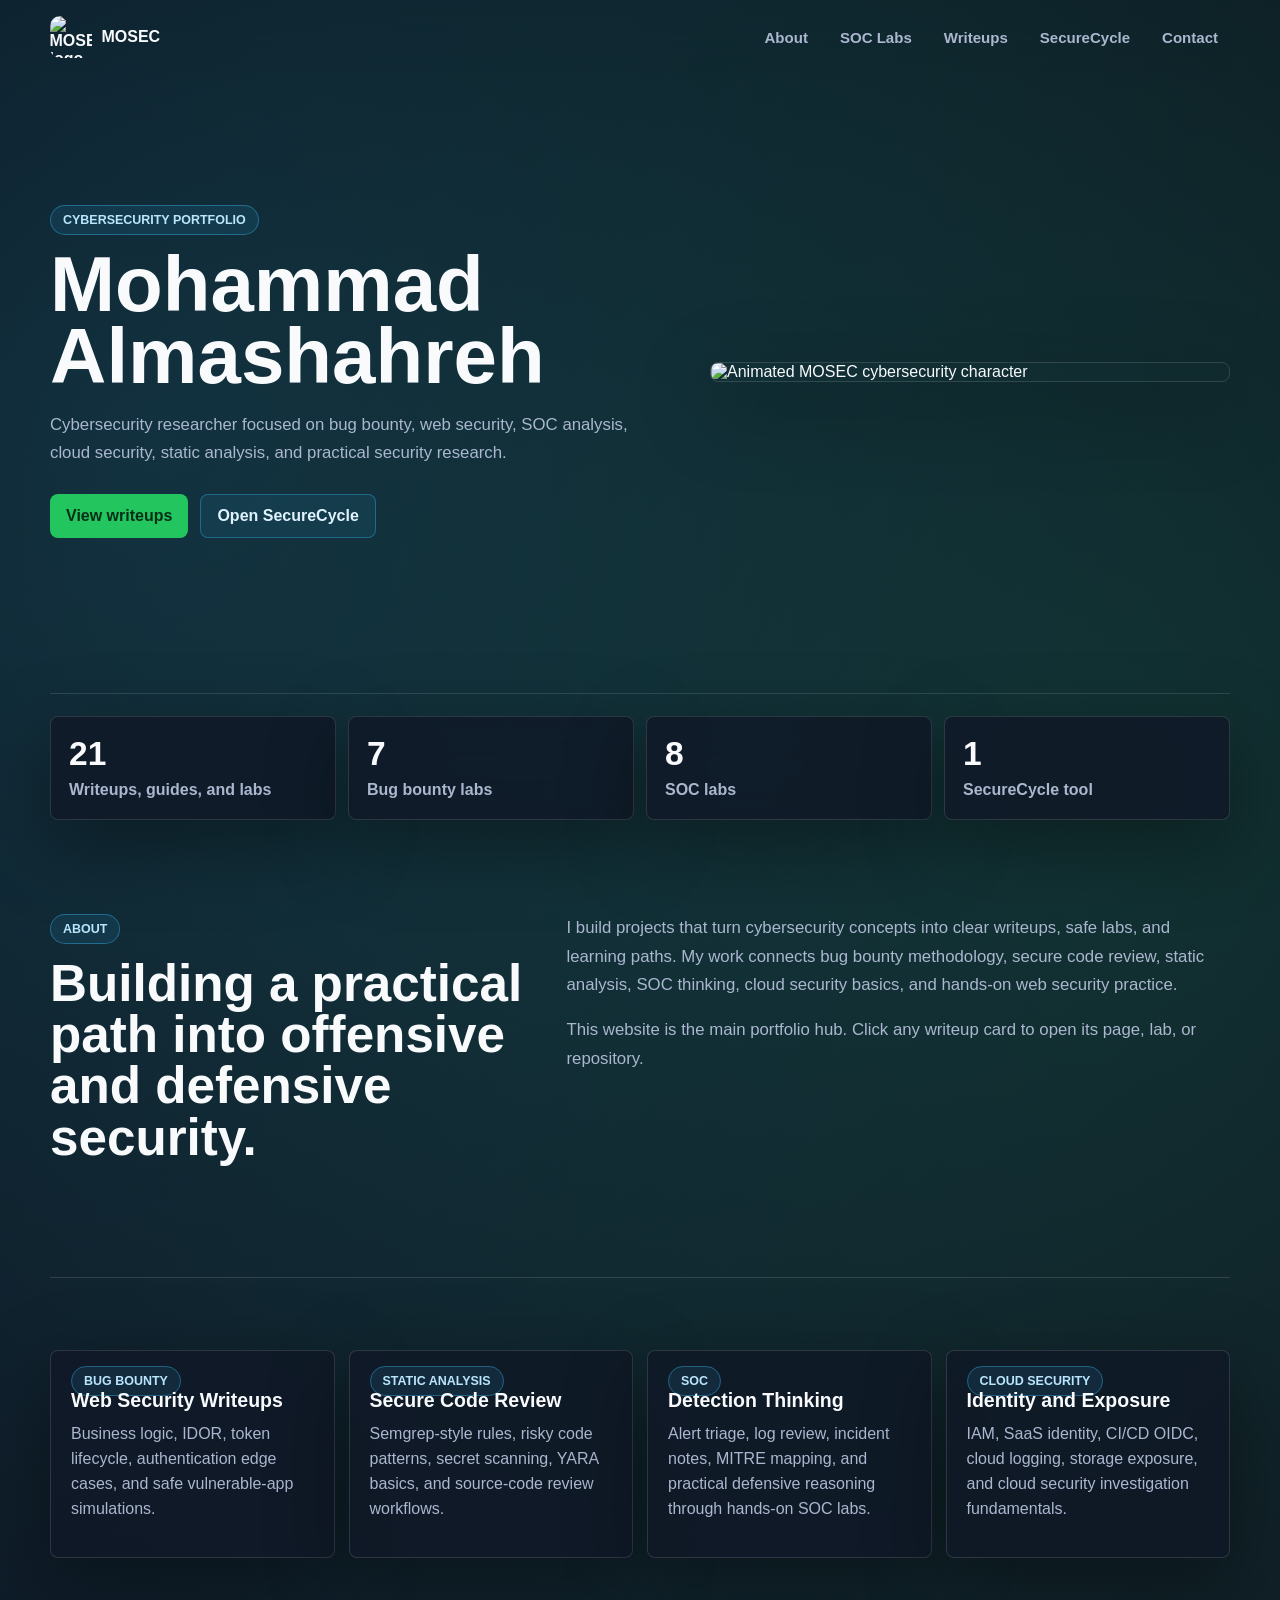
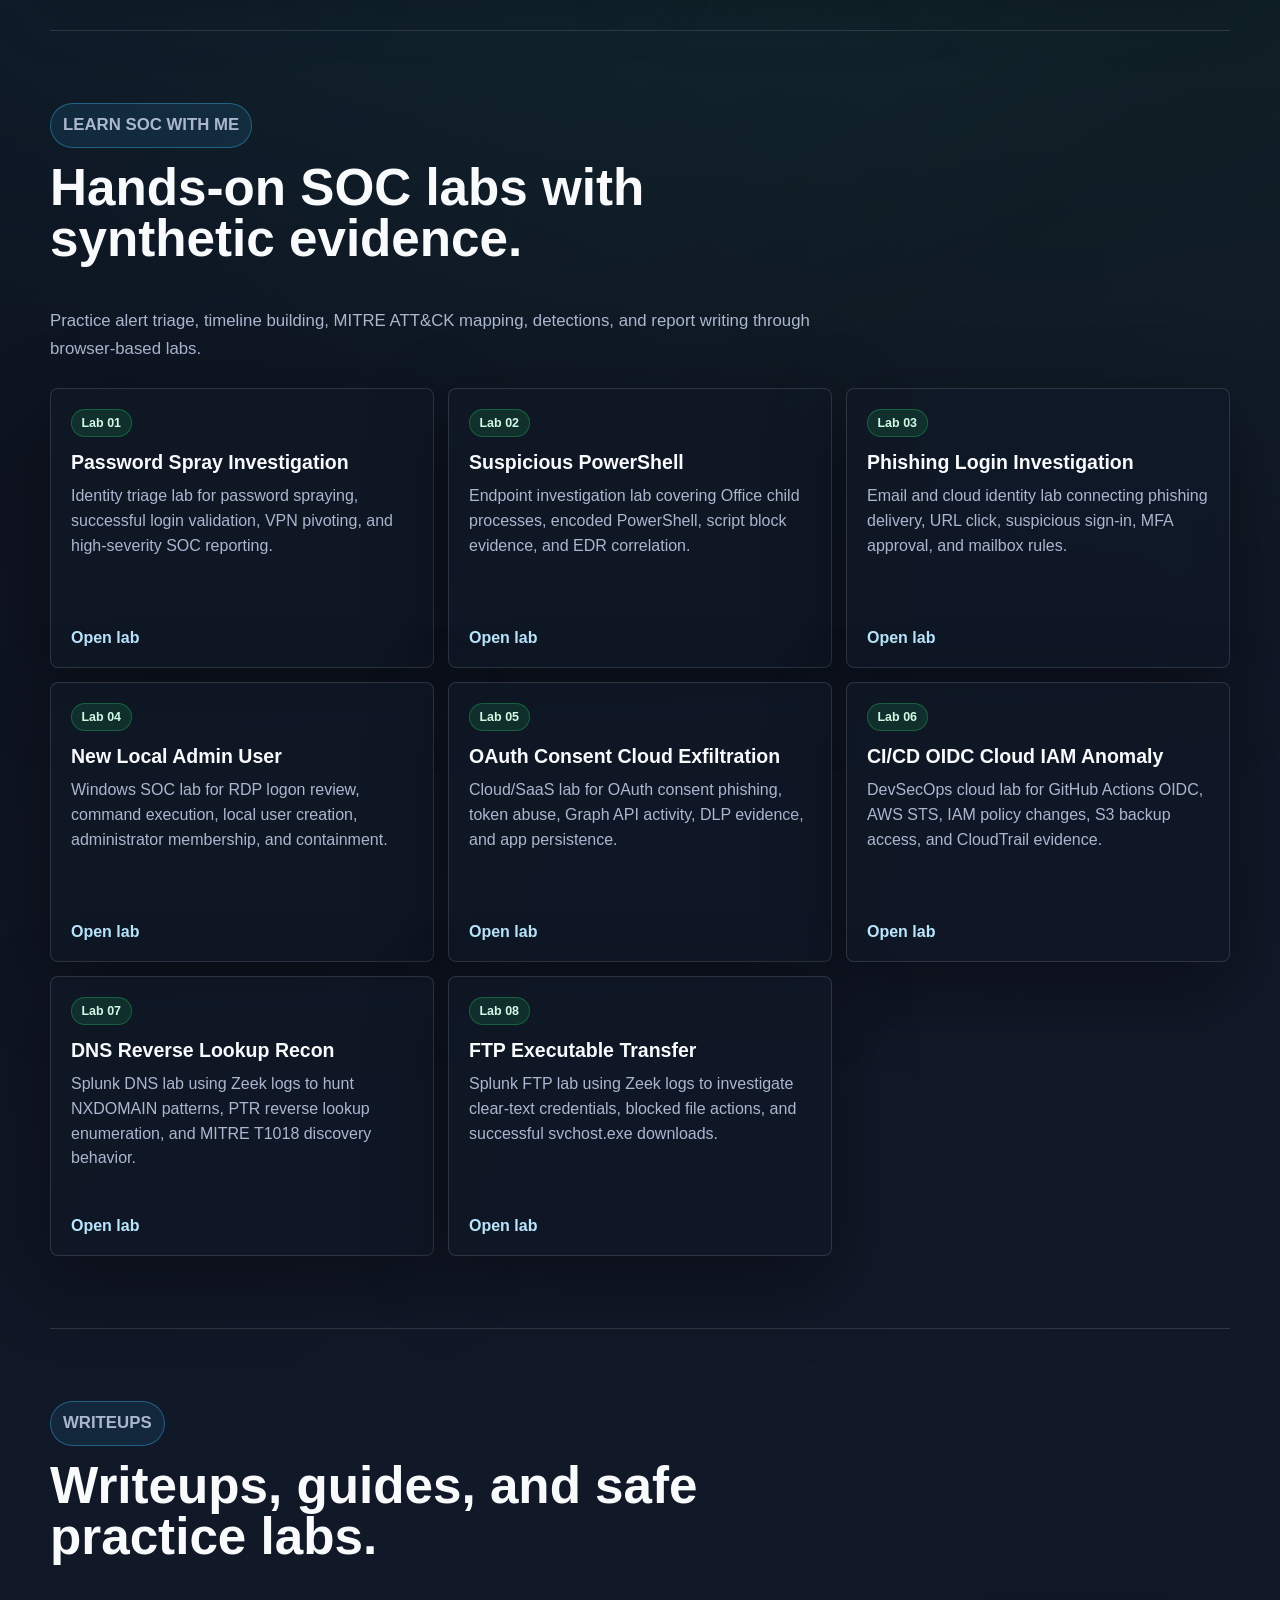
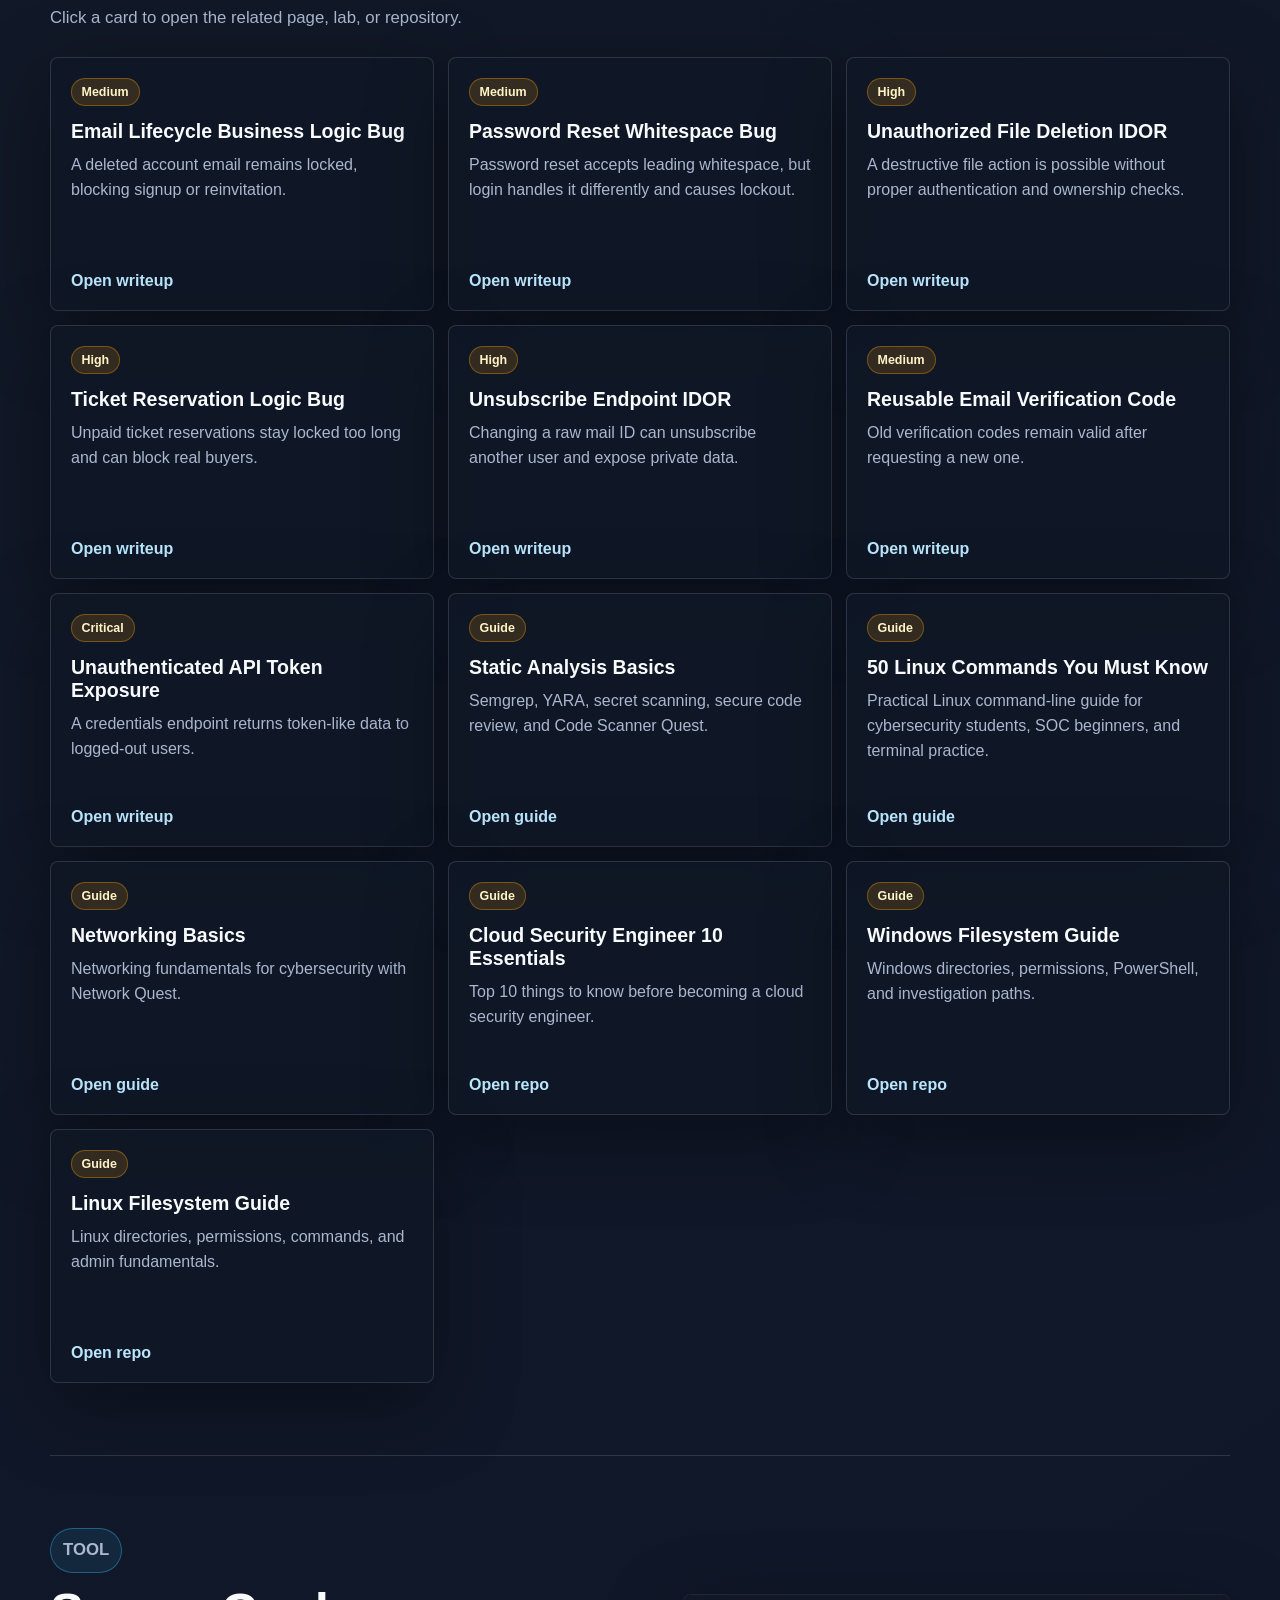
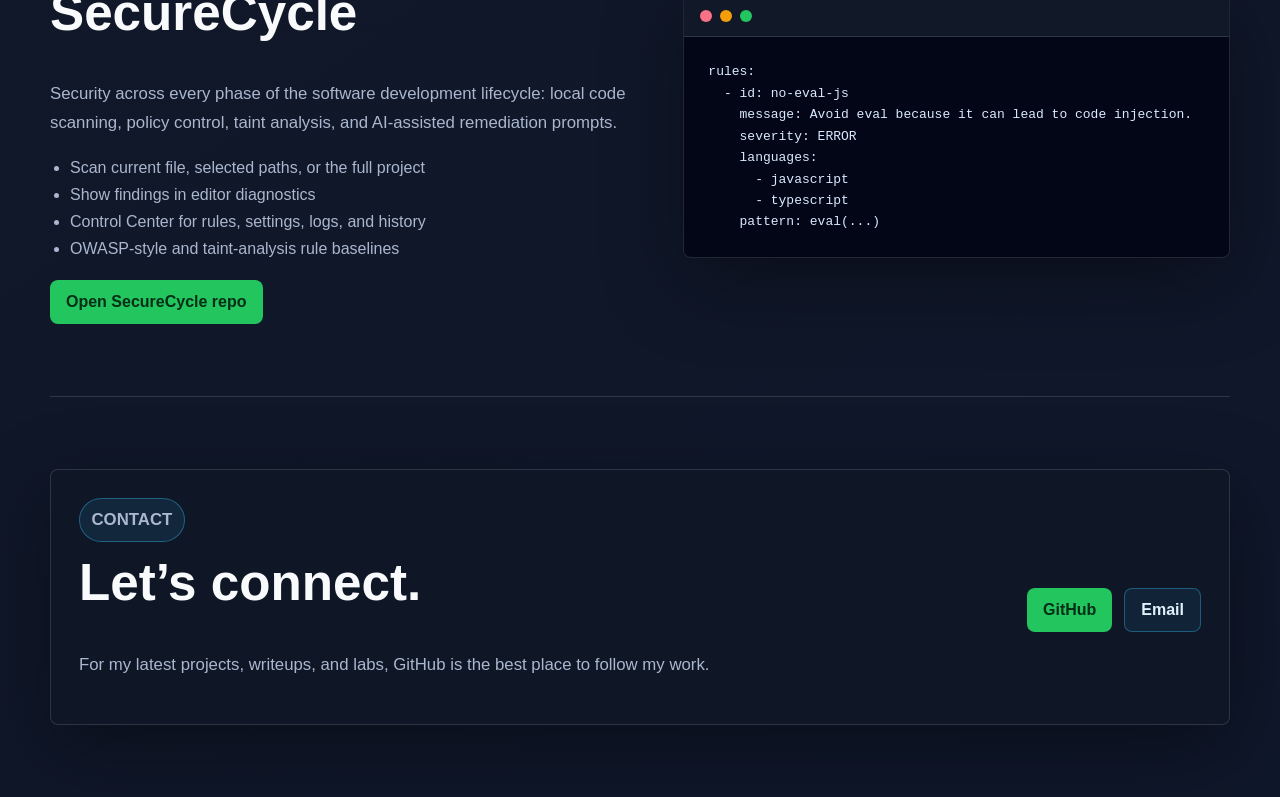
==== index.html @ e6154ca9 "Add FTP executable transfer SOC lab" ====
<!DOCTYPE html>
<html lang="en">
<head>
  <meta charset="UTF-8">
  <meta name="viewport" content="width=device-width, initial-scale=1.0">
  <meta name="description" content="Mohammad Almashahreh cybersecurity portfolio: bug bounty writeups, SecureCycle secure SDLC tool, SOC, cloud security, and security learning projects.">
  <title>Mohammad Almashahreh | Cybersecurity Portfolio</title>
  <link rel="icon" href="images/mosec-avatar.png" type="image/png">
  <link rel="stylesheet" href="style.css">
  <script src="app.js" defer></script>
</head>
<body>
  <header class="site-header">
    <a class="brand" href="#top" aria-label="Mohammad Almashahreh home">
      <img src="images/mosec-avatar.png" alt="MOSEC logo">
      <span>MOSEC</span>
    </a>
    <nav class="nav" aria-label="Main navigation">
      <a href="#about">About</a>
      <a href="#soc-labs">SOC Labs</a>
      <a href="#writeups">Writeups</a>
      <a href="#tools">SecureCycle</a>
      <a href="#contact">Contact</a>
    </nav>
  </header>

  <main id="top">
    <section class="hero">
      <div class="hero-copy">
        <p class="eyebrow">Cybersecurity Portfolio</p>
        <h1>Mohammad Almashahreh</h1>
        <p class="hero-text">
          Cybersecurity researcher focused on bug bounty, web security, SOC analysis, cloud security, static analysis, and practical security research.
        </p>
        <div class="hero-actions">
          <a class="button primary" href="#writeups">View writeups</a>
          <a class="button secondary" href="#tools">Open SecureCycle</a>
        </div>
      </div>
      <div class="hero-visual" aria-label="Animated MOSEC cybersecurity character">
        <img src="images/mosec-character.svg?v=animated" alt="Animated MOSEC cybersecurity character">
      </div>
    </section>

    <section class="stats" aria-label="Portfolio highlights">
      <article>
        <strong>21</strong>
        <span>Writeups, guides, and labs</span>
      </article>
      <article>
        <strong>7</strong>
        <span>Bug bounty labs</span>
      </article>
      <article>
        <strong>8</strong>
        <span>SOC labs</span>
      </article>
      <article>
        <strong>1</strong>
        <span>SecureCycle tool</span>
      </article>
    </section>

    <section id="about" class="section split">
      <div>
        <p class="section-kicker">About</p>
        <h2>Building a practical path into offensive and defensive security.</h2>
      </div>
      <div class="rich-text">
        <p>
          I build projects that turn cybersecurity concepts into clear writeups, safe labs, and learning paths. My work connects bug bounty methodology, secure code review, static analysis, SOC thinking, cloud security basics, and hands-on web security practice.
        </p>
        <p>
          This website is the main portfolio hub. Click any writeup card to open its page, lab, or repository.
        </p>
      </div>
    </section>

    <section class="section focus-grid" aria-label="Focus areas">
      <article>
        <span class="card-label">Bug Bounty</span>
        <h3>Web Security Writeups</h3>
        <p>Business logic, IDOR, token lifecycle, authentication edge cases, and safe vulnerable-app simulations.</p>
      </article>
      <article>
        <span class="card-label">Static Analysis</span>
        <h3>Secure Code Review</h3>
        <p>Semgrep-style rules, risky code patterns, secret scanning, YARA basics, and source-code review workflows.</p>
      </article>
      <article>
        <span class="card-label">SOC</span>
        <h3>Detection Thinking</h3>
        <p>Alert triage, log review, incident notes, MITRE mapping, and practical defensive reasoning through hands-on SOC labs.</p>
      </article>
      <article>
        <span class="card-label">Cloud Security</span>
        <h3>Identity and Exposure</h3>
        <p>IAM, SaaS identity, CI/CD OIDC, cloud logging, storage exposure, and cloud security investigation fundamentals.</p>
      </article>
    </section>

    <section id="soc-labs" class="section">
      <div class="section-heading">
        <p class="section-kicker">Learn SOC With Me</p>
        <h2>Hands-on SOC labs with synthetic evidence.</h2>
        <p>Practice alert triage, timeline building, MITRE ATT&CK mapping, detections, and report writing through browser-based labs.</p>
      </div>
      <div class="cards soc-lab-cards" id="socLabCards"></div>
    </section>

    <section id="writeups" class="section">
      <div class="section-heading">
        <p class="section-kicker">Writeups</p>
        <h2>Writeups, guides, and safe practice labs.</h2>
        <p>Click a card to open the related page, lab, or repository.</p>
      </div>
      <div class="cards" id="writeupCards"></div>
    </section>

    <section id="tools" class="section product-section">
      <div class="product-copy">
        <p class="section-kicker">Tool</p>
        <h2>SecureCycle</h2>
        <p>
          Security across every phase of the software development lifecycle: local code scanning, policy control, taint analysis, and AI-assisted remediation prompts.
        </p>
        <ul class="feature-list">
          <li>Scan current file, selected paths, or the full project</li>
          <li>Show findings in editor diagnostics</li>
          <li>Control Center for rules, settings, logs, and history</li>
          <li>OWASP-style and taint-analysis rule baselines</li>
        </ul>
        <a class="button primary" href="https://github.com/Mosec2525/securecycle" target="_blank" rel="noreferrer">Open SecureCycle repo</a>
      </div>
      <div class="code-panel" aria-label="SecureCycle example">
        <div class="code-bar"><span></span><span></span><span></span></div>
        <pre><code>rules:
  - id: no-eval-js
    message: Avoid eval because it can lead to code injection.
    severity: ERROR
    languages:
      - javascript
      - typescript
    pattern: eval(...)</code></pre>
      </div>
    </section>

    <section id="contact" class="section contact">
      <div>
        <p class="section-kicker">Contact</p>
        <h2>Let’s connect.</h2>
        <p>For my latest projects, writeups, and labs, GitHub is the best place to follow my work.</p>
      </div>
      <div class="contact-actions">
        <a class="button primary" href="https://github.com/Mosec2525" target="_blank" rel="noreferrer">GitHub</a>
        <a class="button secondary" href="mailto:mialmashahreh22@cit.just.edu.jo">Email</a>
      </div>
    </section>
  </main>
</body>
</html>
---- style.css ----
:root {
  color-scheme: dark;
  --bg: #080c14;
  --surface: #101827;
  --surface-2: #162033;
  --text: #f8fafc;
  --muted: #aab7cf;
  --line: rgba(255, 255, 255, 0.13);
  --cyan: #38bdf8;
  --green: #22c55e;
  --amber: #f59e0b;
  --violet: #a78bfa;
  --rose: #fb7185;
  --shadow: 0 24px 80px rgba(0, 0, 0, 0.38);
}

* {
  box-sizing: border-box;
}

html {
  scroll-behavior: smooth;
}

body {
  margin: 0;
  min-height: 100vh;
  font-family: Inter, Segoe UI, Arial, sans-serif;
  background:
    radial-gradient(circle at 12% 8%, rgba(56, 189, 248, 0.17), transparent 31%),
    radial-gradient(circle at 88% 14%, rgba(34, 197, 94, 0.13), transparent 30%),
    linear-gradient(145deg, #080c14 0%, #111827 50%, #0f172a 100%);
  color: var(--text);
}

a {
  color: inherit;
}

.site-header {
  position: sticky;
  top: 0;
  z-index: 10;
  display: flex;
  align-items: center;
  justify-content: space-between;
  gap: 20px;
  width: min(1180px, calc(100% - 32px));
  margin: 0 auto;
  padding: 16px 0;
  backdrop-filter: blur(18px);
}

.brand {
  display: inline-flex;
  align-items: center;
  gap: 10px;
  text-decoration: none;
  font-weight: 900;
  letter-spacing: 0;
}

.brand img {
  width: 42px;
  height: 42px;
  border-radius: 10px;
}

.nav {
  display: flex;
  flex-wrap: wrap;
  justify-content: flex-end;
  gap: 8px;
}

.nav a {
  padding: 9px 11px;
  border: 1px solid transparent;
  border-radius: 8px;
  color: var(--muted);
  text-decoration: none;
  font-size: 0.94rem;
  font-weight: 800;
}

.nav a:hover {
  color: var(--text);
  border-color: var(--line);
  background: rgba(255, 255, 255, 0.05);
}

main {
  width: min(1180px, calc(100% - 32px));
  margin: 0 auto;
}

.hero {
  min-height: min(620px, calc(100vh - 82px));
  display: grid;
  grid-template-columns: minmax(0, 1fr) minmax(300px, 520px);
  gap: 56px;
  align-items: center;
  padding: 34px 0 58px;
  border-bottom: 1px solid var(--line);
}

.hero-copy {
  max-width: 660px;
  min-width: 0;
  position: relative;
  z-index: 1;
}

.eyebrow,
.section-kicker,
.card-label {
  width: fit-content;
  margin: 0 0 14px;
  padding: 7px 12px;
  border: 1px solid rgba(56, 189, 248, 0.38);
  border-radius: 999px;
  color: #bae6fd;
  background: rgba(56, 189, 248, 0.1);
  font-size: 0.78rem;
  font-weight: 900;
  text-transform: uppercase;
}

h1,
h2,
h3,
p {
  margin-top: 0;
}

h1 {
  margin-bottom: 18px;
  font-size: clamp(3.1rem, 6.1vw, 5.9rem);
  line-height: 0.92;
  letter-spacing: 0;
}

h2 {
  font-size: clamp(2rem, 4vw, 3.45rem);
  line-height: 1;
  letter-spacing: 0;
}

h3 {
  margin-bottom: 10px;
  font-size: 1.22rem;
}

.hero-text,
.section-heading p,
.rich-text p,
.product-copy p,
.contact p {
  color: var(--muted);
  line-height: 1.7;
  font-size: 1.05rem;
}

.hero-actions,
.contact-actions {
  display: flex;
  flex-wrap: wrap;
  gap: 12px;
  margin-top: 26px;
}

.button {
  min-height: 44px;
  display: inline-flex;
  align-items: center;
  justify-content: center;
  padding: 11px 16px;
  border-radius: 8px;
  text-decoration: none;
  font-weight: 900;
}

.button.primary {
  color: #052e16;
  background: var(--green);
}

.button.secondary {
  color: #e0f2fe;
  border: 1px solid rgba(56, 189, 248, 0.35);
  background: rgba(56, 189, 248, 0.08);
}

.hero-visual {
  min-width: 0;
  min-height: 360px;
  display: grid;
  place-items: center;
}

.hero-visual img {
  display: block;
  width: min(100%, 520px);
  max-width: 520px;
  border: 1px solid var(--line);
  border-radius: 8px;
  box-shadow: var(--shadow);
}

.stats {
  display: grid;
  grid-template-columns: repeat(4, minmax(0, 1fr));
  gap: 12px;
  padding: 22px 0;
}

.stats article,
.focus-grid article,
.card,
.code-panel,
.timeline article,
.contact,
.fallback-page {
  border: 1px solid var(--line);
  border-radius: 8px;
  background: rgba(16, 24, 39, 0.84);
  box-shadow: var(--shadow);
  backdrop-filter: blur(18px);
}

.stats article {
  min-height: 104px;
  padding: 18px;
}

.stats strong {
  display: block;
  margin-bottom: 8px;
  font-size: 2.1rem;
}

.stats span {
  color: var(--muted);
  font-weight: 800;
}

.section {
  padding: 72px 0;
  border-bottom: 1px solid var(--line);
}

.split {
  display: grid;
  grid-template-columns: minmax(0, 0.84fr) minmax(0, 1.16fr);
  gap: 36px;
}

.focus-grid,
.cards {
  display: grid;
  grid-template-columns: repeat(4, minmax(0, 1fr));
  gap: 14px;
}

.focus-grid article,
.card {
  padding: 20px;
}

.focus-grid p,
.card p,
.timeline p {
  color: var(--muted);
  line-height: 1.55;
}

.section-heading {
  max-width: 780px;
  margin-bottom: 24px;
}

.cards {
  grid-template-columns: repeat(3, minmax(0, 1fr));
}

.card {
  min-height: 254px;
  display: flex;
  flex-direction: column;
}

.project-card {
  color: inherit;
  text-decoration: none;
  transition: border-color 160ms ease, transform 160ms ease, background 160ms ease;
}

.project-card:hover,
.project-card:focus-visible {
  border-color: rgba(56, 189, 248, 0.55);
  background: rgba(16, 24, 39, 0.96);
  transform: translateY(-3px);
}

.card .tag {
  width: fit-content;
  margin-bottom: 14px;
  padding: 6px 10px;
  border-radius: 999px;
  color: #052e16;
  background: var(--green);
  font-size: 0.78rem;
  font-weight: 900;
}

.card .severity {
  color: #fef3c7;
  background: rgba(245, 158, 11, 0.16);
  border: 1px solid rgba(245, 158, 11, 0.36);
}

.soc-lab-cards .card {
  min-height: 280px;
}

.soc-lab-cards .severity {
  color: #d1fae5;
  background: rgba(34, 197, 94, 0.14);
  border-color: rgba(34, 197, 94, 0.34);
}

.card-links {
  display: flex;
  flex-wrap: wrap;
  gap: 9px;
  margin-top: auto;
  padding-top: 18px;
}

.card-links a {
  padding: 8px 10px;
  border-radius: 8px;
  color: #e0f2fe;
  border: 1px solid rgba(56, 189, 248, 0.3);
  text-decoration: none;
  font-weight: 900;
  font-size: 0.9rem;
}

.open-link {
  width: fit-content;
  margin-top: auto;
  padding-top: 18px;
  color: #bae6fd;
  font-weight: 900;
}

.product-section {
  display: grid;
  grid-template-columns: minmax(0, 1fr) minmax(360px, 0.9fr);
  gap: 26px;
  align-items: center;
}

.feature-list {
  display: grid;
  gap: 9px;
  margin: 22px 0;
  padding-left: 20px;
  color: var(--muted);
}

.code-panel {
  overflow: hidden;
  background: #020617;
}

.code-bar {
  height: 42px;
  display: flex;
  align-items: center;
  gap: 8px;
  padding: 0 16px;
  background: #111827;
  border-bottom: 1px solid var(--line);
}

.code-bar span {
  width: 12px;
  height: 12px;
  border-radius: 50%;
}

.code-bar span:nth-child(1) {
  background: var(--rose);
}

.code-bar span:nth-child(2) {
  background: var(--amber);
}

.code-bar span:nth-child(3) {
  background: var(--green);
}

pre {
  margin: 0;
  padding: 24px;
  overflow-x: auto;
  color: #dbeafe;
  line-height: 1.65;
}

.tool-cards .card {
  min-height: 220px;
}

.roadmap {
  display: grid;
  grid-template-columns: minmax(0, 0.7fr) minmax(0, 1.3fr);
  gap: 26px;
}

.timeline {
  display: grid;
  gap: 14px;
}

.timeline article {
  padding: 18px;
}

.timeline span {
  display: inline-flex;
  margin-bottom: 10px;
  color: var(--cyan);
  font-weight: 900;
}

.contact {
  display: grid;
  grid-template-columns: minmax(0, 1fr) auto;
  gap: 22px;
  align-items: center;
  margin: 72px 0;
  padding: 28px;
}

.fallback-page {
  width: min(720px, calc(100% - 32px));
  margin: 80px auto;
  padding: 28px;
}

@media (max-width: 980px) {
  .hero,
  .split,
  .product-section,
  .roadmap,
  .contact {
    grid-template-columns: 1fr;
  }

  .stats,
  .focus-grid,
  .cards {
    grid-template-columns: repeat(2, minmax(0, 1fr));
  }

  .hero {
    min-height: auto;
  }
}

@media (max-width: 640px) {
  .site-header {
    position: static;
    align-items: flex-start;
    flex-direction: column;
  }

  main,
  .site-header {
    width: min(100% - 20px, 1180px);
  }

  h1 {
    font-size: 3rem;
  }

  .stats,
  .focus-grid,
  .cards {
    grid-template-columns: 1fr;
  }

  .hero-visual {
    min-height: auto;
  }
}
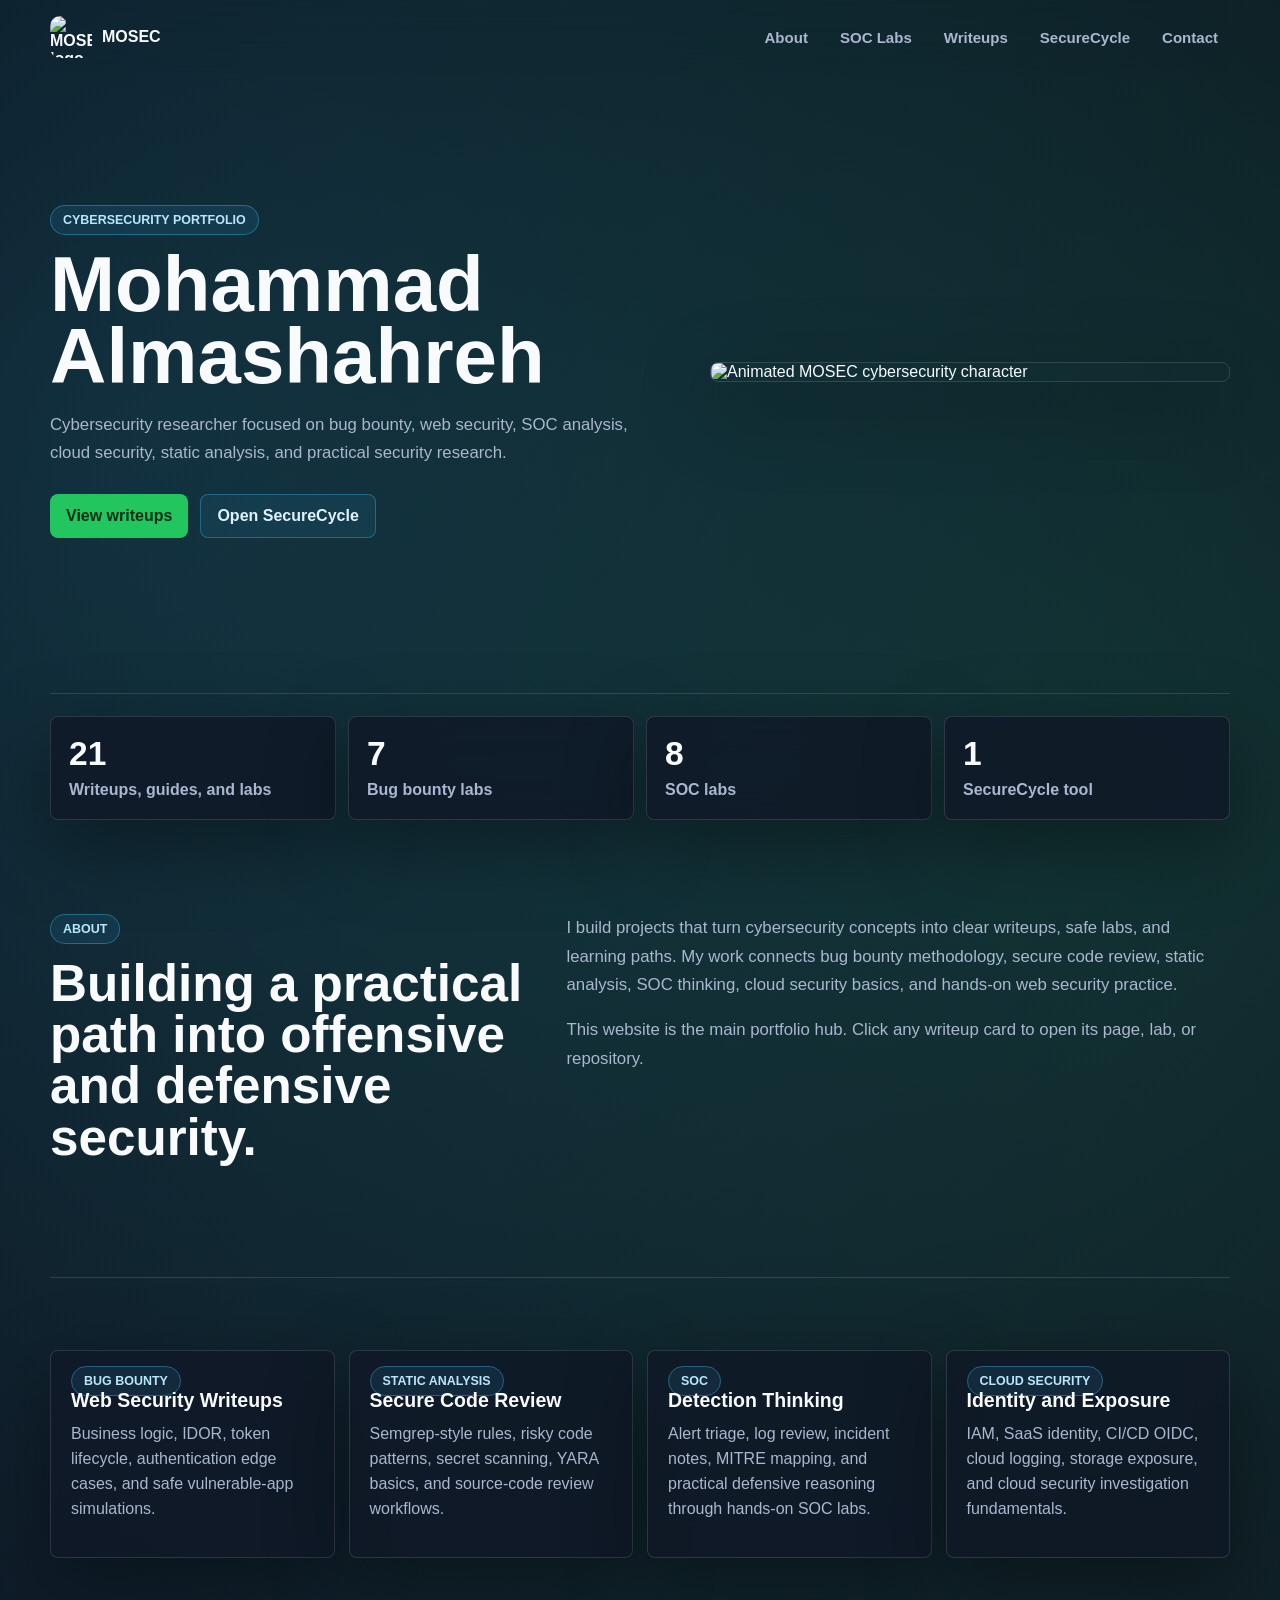
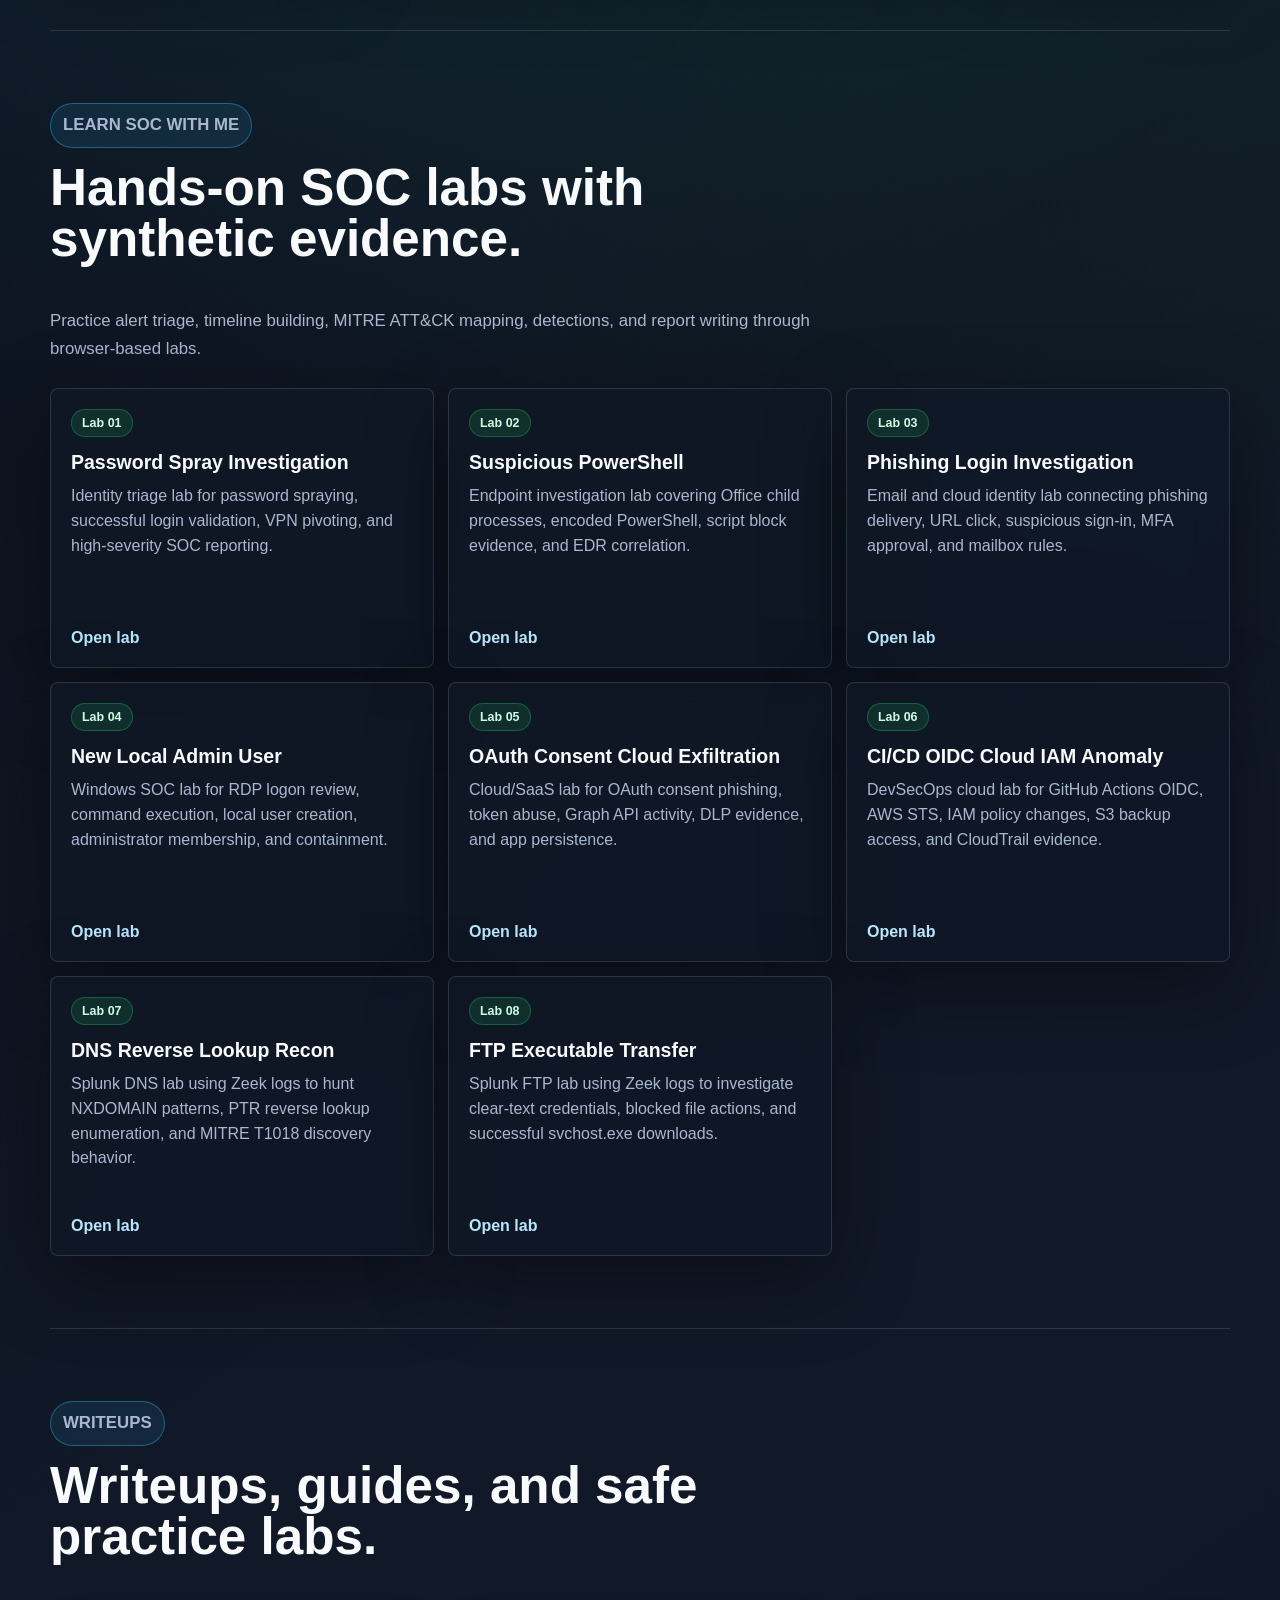
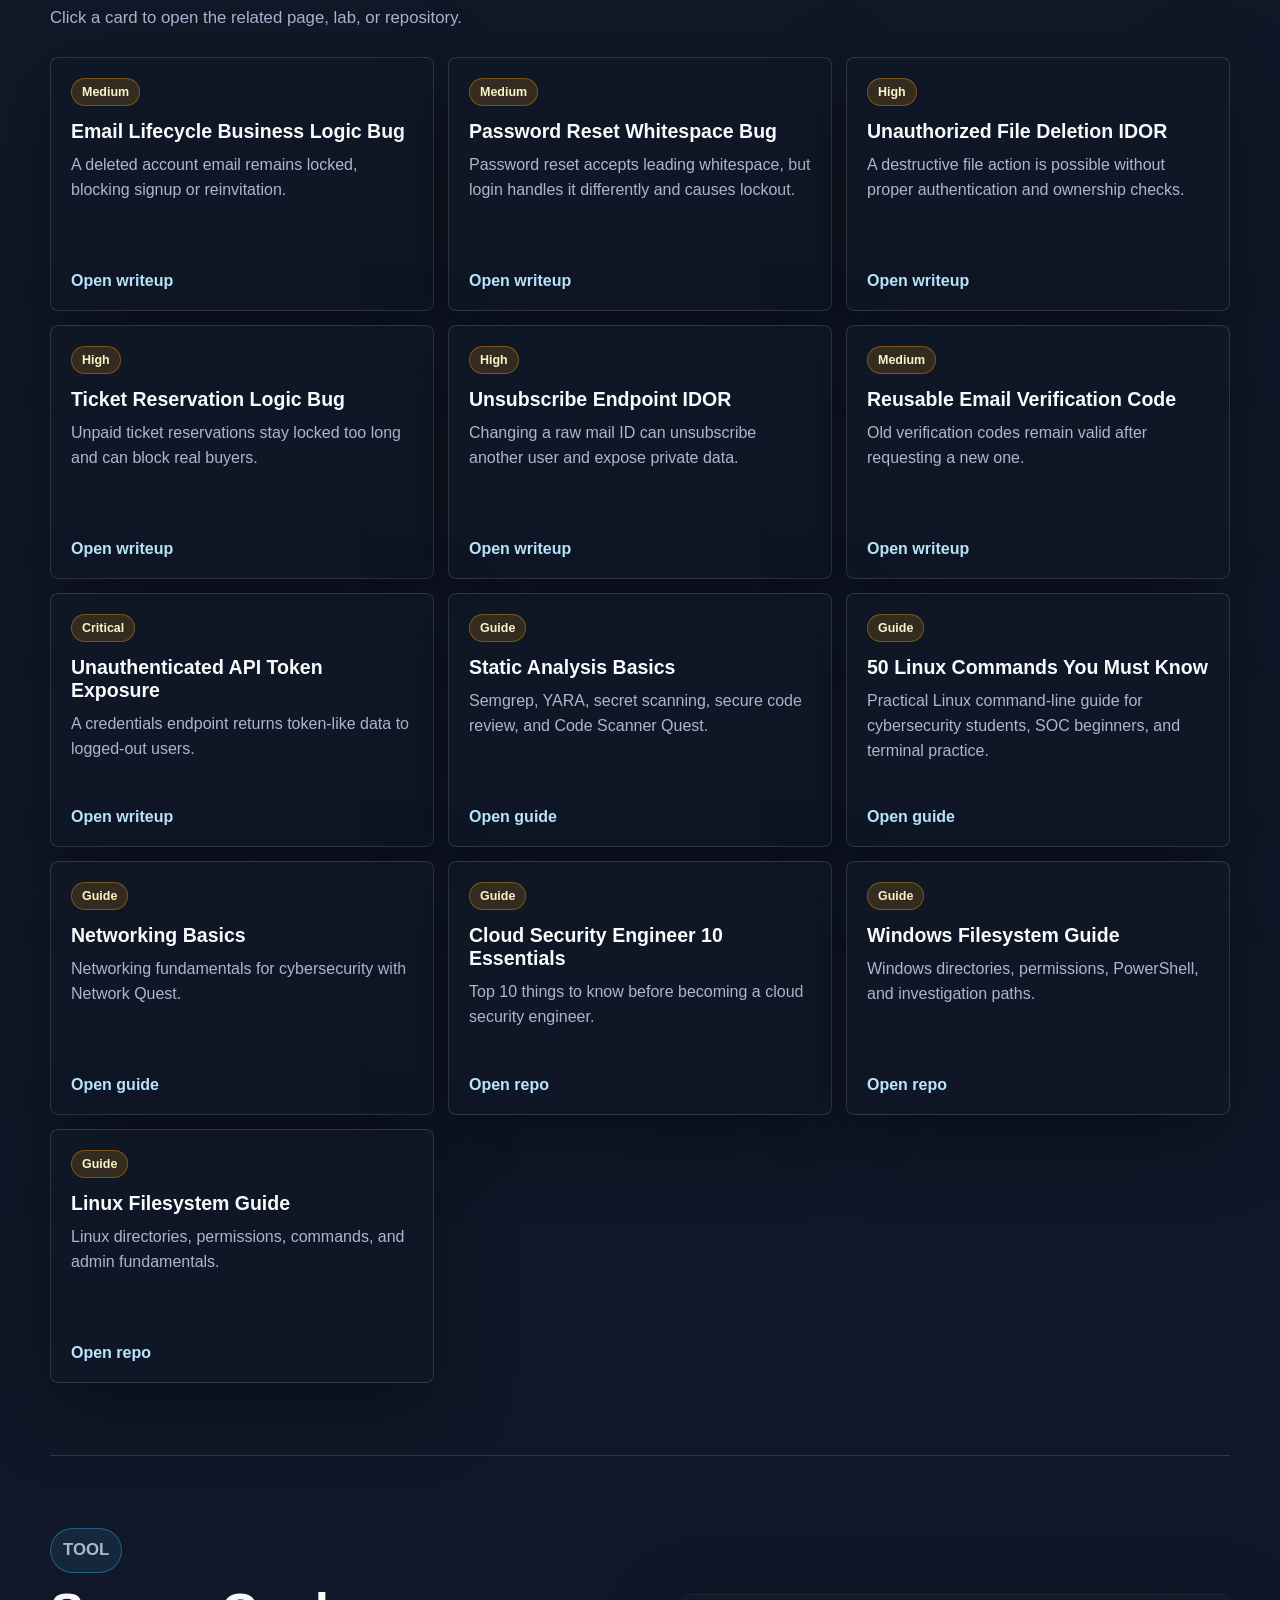
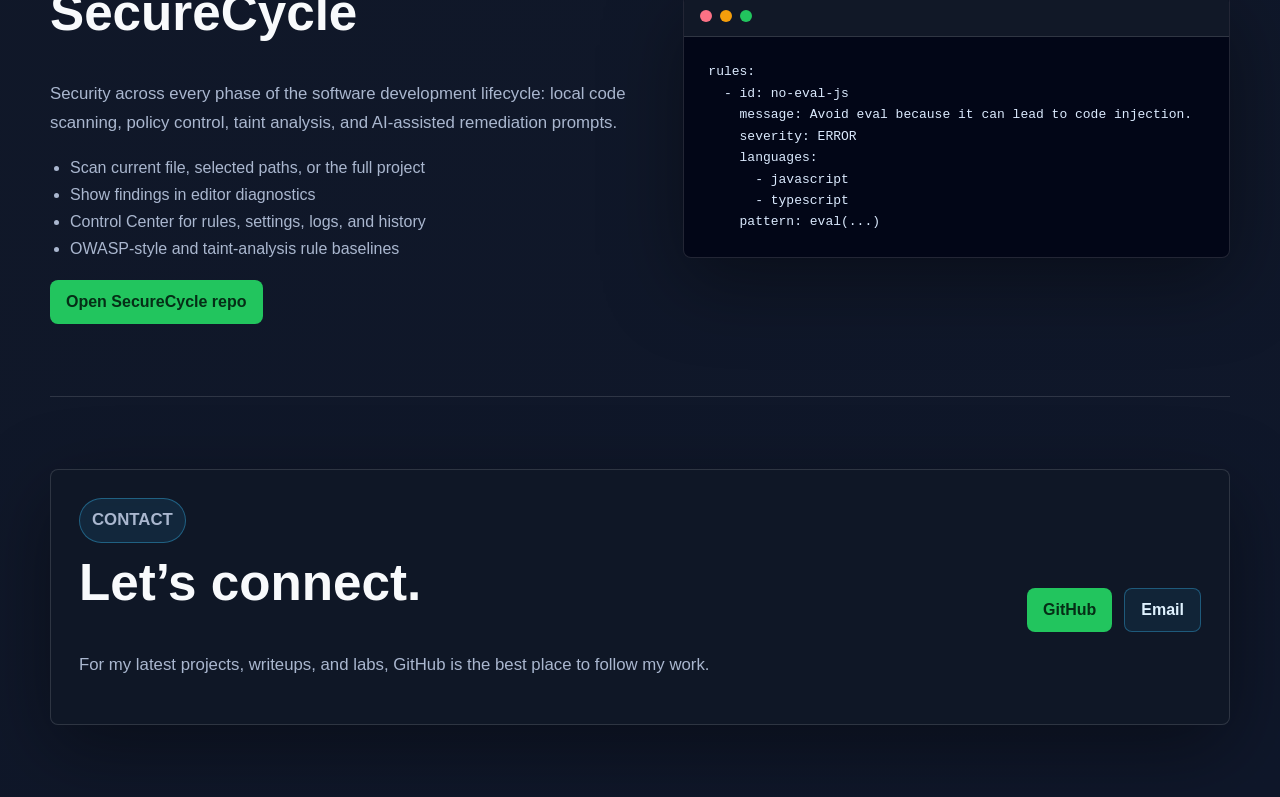
==== commit e04e3291: "Update portfolio contact email" ====
--- a/index.html
+++ b/index.html
@@ -153,7 +153,7 @@
       </div>
       <div class="contact-actions">
         <a class="button primary" href="https://github.com/Mosec2525" target="_blank" rel="noreferrer">GitHub</a>
-        <a class="button secondary" href="mailto:mialmashahreh22@cit.just.edu.jo">Email</a>
+        <a class="button secondary" href="mailto:momashahra22@gmail.com">Email</a>
       </div>
     </section>
   </main>
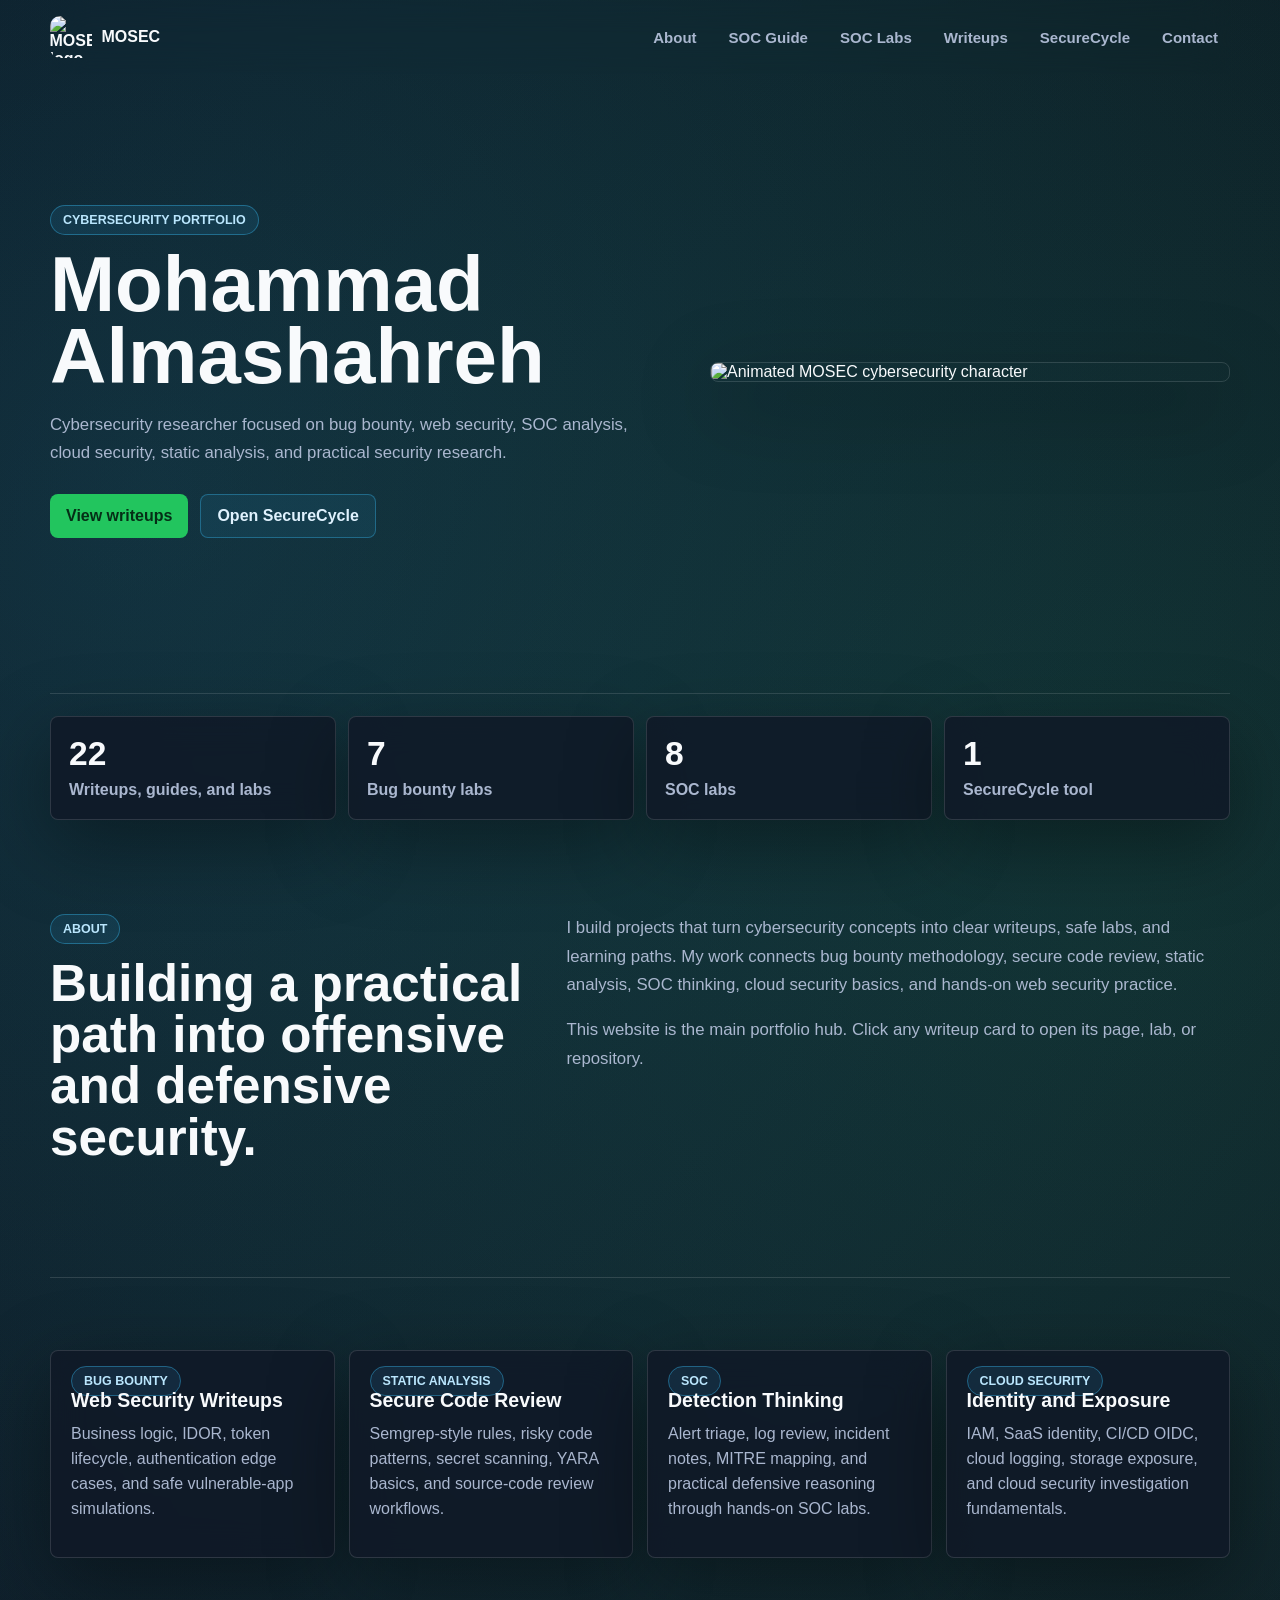
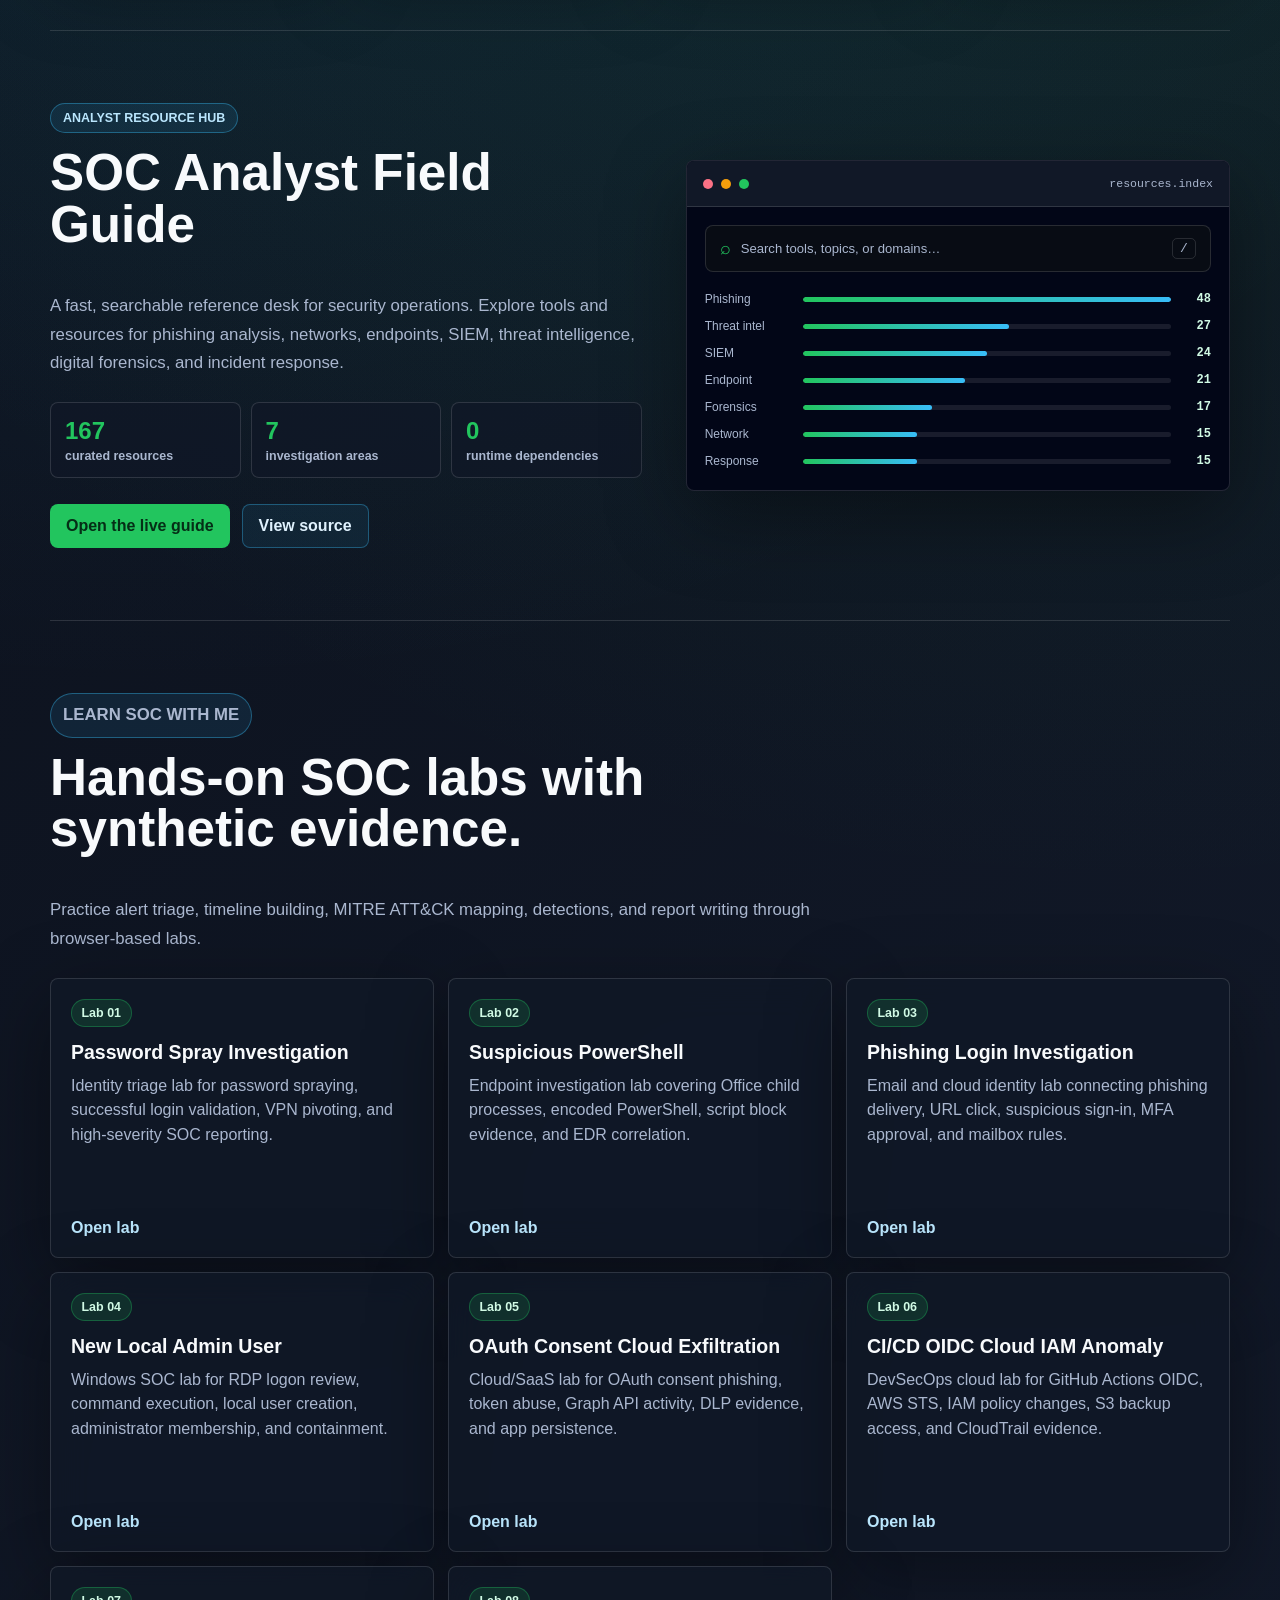
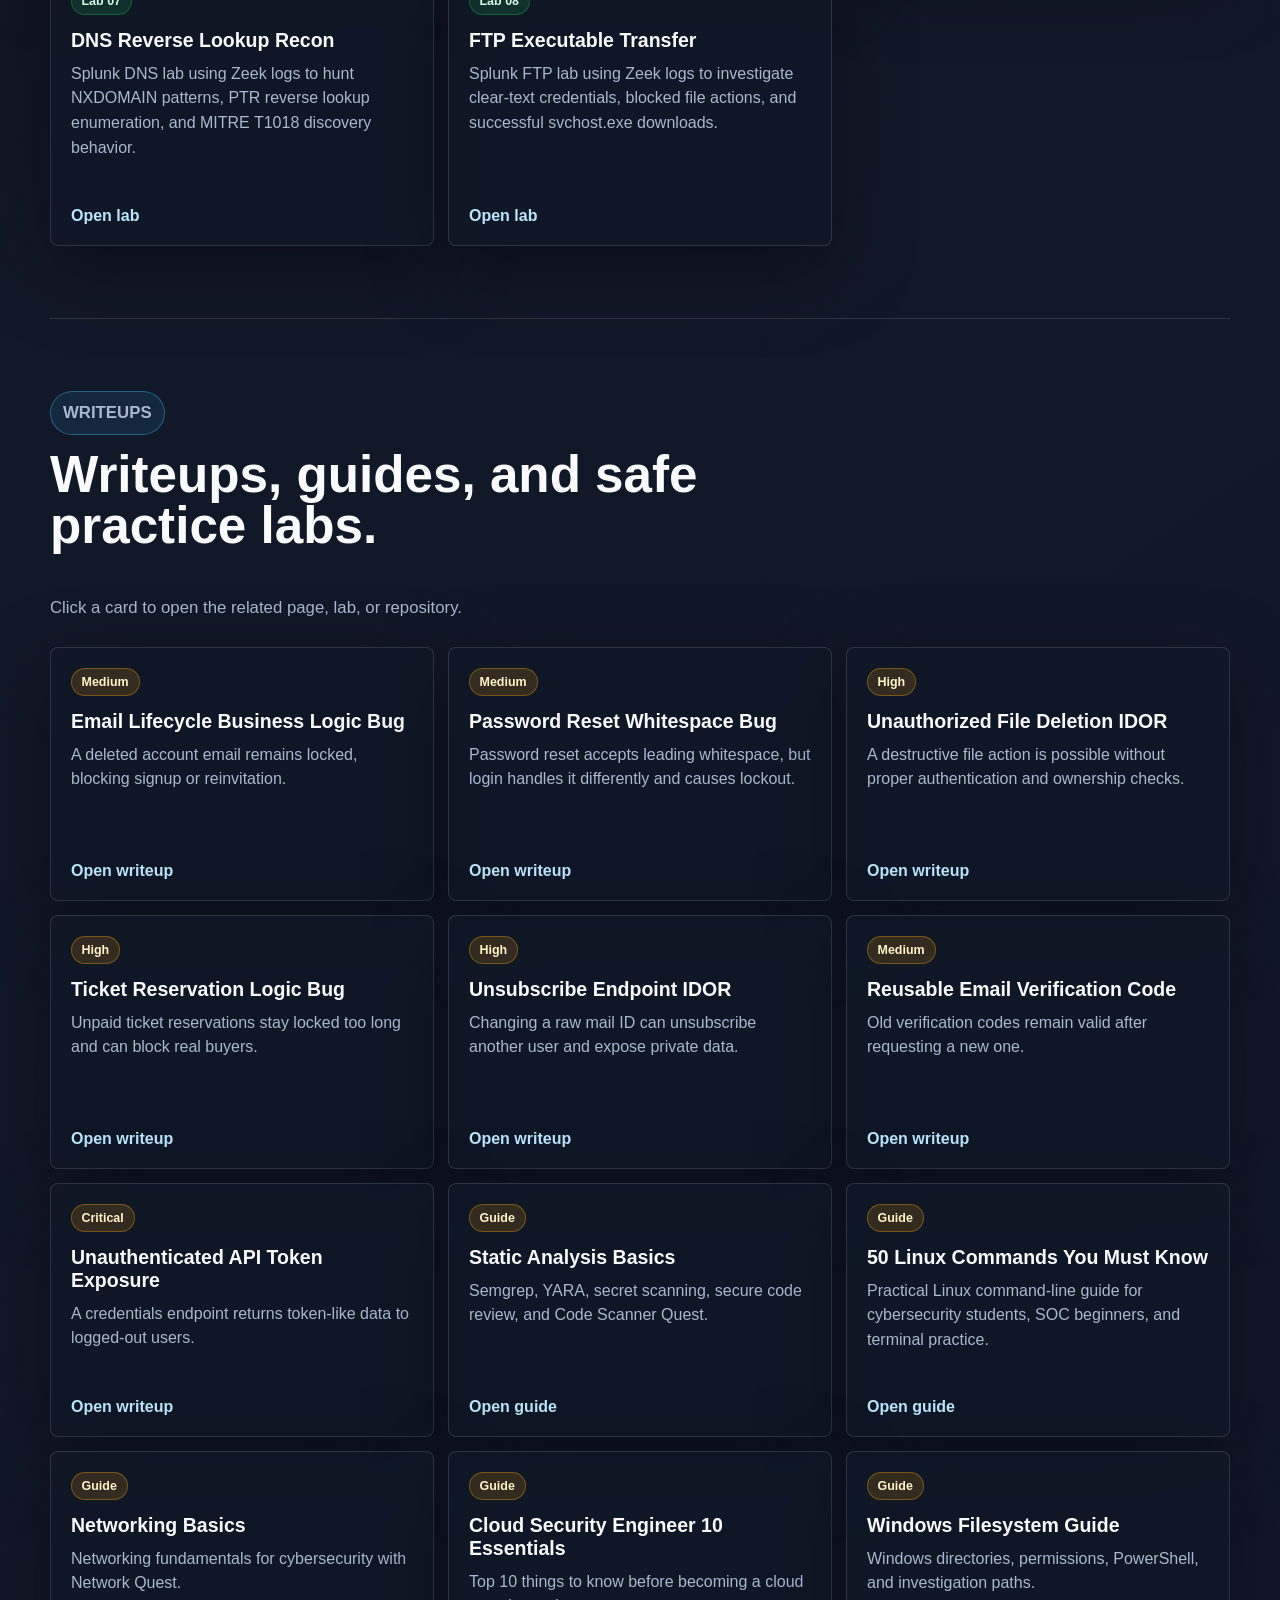
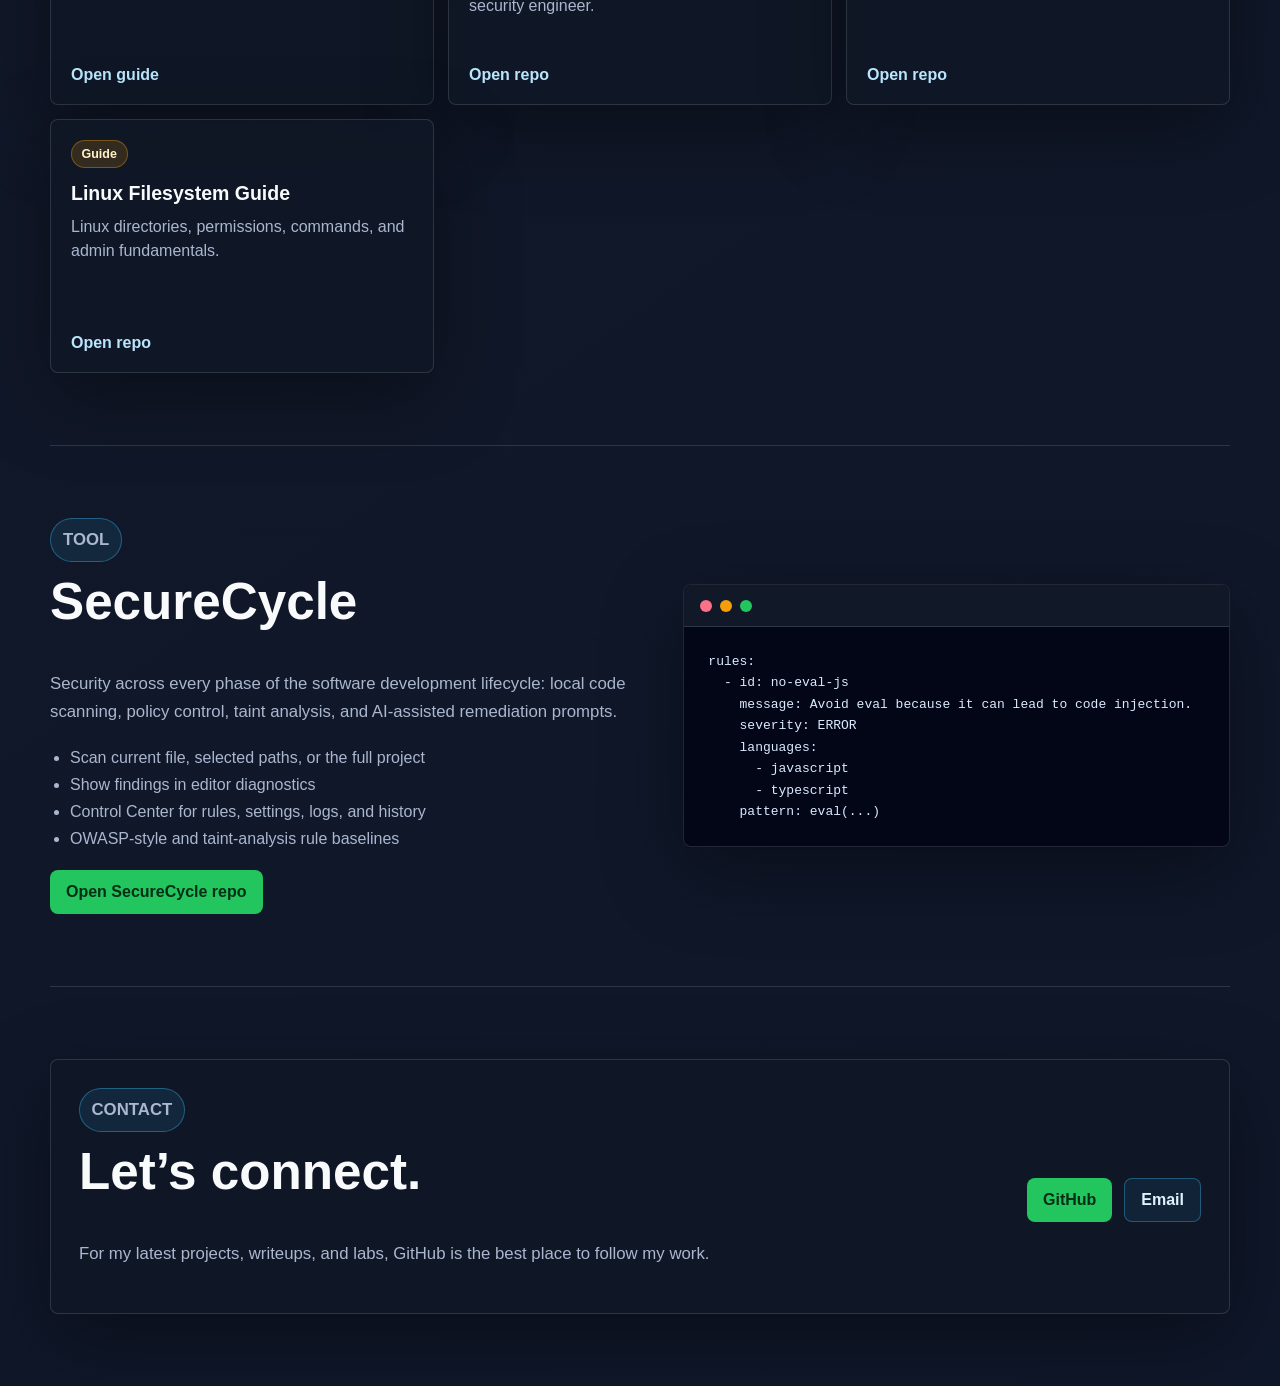
==== commit 33addb6b: "Add SOC analyst field guide" ====
--- a/index.html
+++ b/index.html
@@ -17,6 +17,7 @@
     </a>
     <nav class="nav" aria-label="Main navigation">
       <a href="#about">About</a>
+      <a href="#soc-guide">SOC Guide</a>
       <a href="#soc-labs">SOC Labs</a>
       <a href="#writeups">Writeups</a>
       <a href="#tools">SecureCycle</a>
@@ -44,7 +45,7 @@
 
     <section class="stats" aria-label="Portfolio highlights">
       <article>
-        <strong>21</strong>
+        <strong>22</strong>
         <span>Writeups, guides, and labs</span>
       </article>
       <article>
@@ -97,6 +98,42 @@
         <h3>Identity and Exposure</h3>
         <p>IAM, SaaS identity, CI/CD OIDC, cloud logging, storage exposure, and cloud security investigation fundamentals.</p>
       </article>
+    </section>
+
+    <section id="soc-guide" class="section guide-feature">
+      <div class="guide-copy">
+        <p class="section-kicker">Analyst resource hub</p>
+        <h2>SOC Analyst Field Guide</h2>
+        <p>
+          A fast, searchable reference desk for security operations. Explore tools and resources for phishing analysis, networks, endpoints, SIEM, threat intelligence, digital forensics, and incident response.
+        </p>
+        <div class="guide-metrics" aria-label="SOC Guide highlights">
+          <span><strong>167</strong> curated resources</span>
+          <span><strong>7</strong> investigation areas</span>
+          <span><strong>0</strong> runtime dependencies</span>
+        </div>
+        <div class="hero-actions">
+          <a class="button primary" href="https://mosec2525.github.io/soc-analyst-field-guide/" target="_blank" rel="noopener noreferrer">Open the live guide</a>
+          <a class="button secondary" href="https://github.com/Mosec2525/soc-analyst-field-guide" target="_blank" rel="noopener noreferrer">View source</a>
+        </div>
+      </div>
+
+      <div class="guide-console" aria-label="SOC Guide category preview">
+        <div class="guide-console-bar">
+          <span></span><span></span><span></span>
+          <code>resources.index</code>
+        </div>
+        <div class="guide-search"><span aria-hidden="true">⌕</span> Search tools, topics, or domains… <kbd>/</kbd></div>
+        <div class="guide-index">
+          <div class="guide-row"><span>Phishing</span><i style="--fill: 100%"></i><strong>48</strong></div>
+          <div class="guide-row"><span>Threat intel</span><i style="--fill: 56%"></i><strong>27</strong></div>
+          <div class="guide-row"><span>SIEM</span><i style="--fill: 50%"></i><strong>24</strong></div>
+          <div class="guide-row"><span>Endpoint</span><i style="--fill: 44%"></i><strong>21</strong></div>
+          <div class="guide-row"><span>Forensics</span><i style="--fill: 35%"></i><strong>17</strong></div>
+          <div class="guide-row"><span>Network</span><i style="--fill: 31%"></i><strong>15</strong></div>
+          <div class="guide-row"><span>Response</span><i style="--fill: 31%"></i><strong>15</strong></div>
+        </div>
+      </div>
     </section>
 
     <section id="soc-labs" class="section">
--- a/style.css
+++ b/style.css
@@ -355,6 +355,146 @@
   font-weight: 900;
 }
 
+.guide-feature {
+  display: grid;
+  grid-template-columns: minmax(0, 1fr) minmax(380px, 0.92fr);
+  gap: 44px;
+  align-items: center;
+}
+
+.guide-copy > p:not(.section-kicker) {
+  max-width: 660px;
+  color: var(--muted);
+  font-size: 1.05rem;
+  line-height: 1.7;
+}
+
+.guide-metrics {
+  display: grid;
+  grid-template-columns: repeat(3, minmax(0, 1fr));
+  gap: 10px;
+  margin-top: 24px;
+}
+
+.guide-metrics span {
+  padding: 14px;
+  border: 1px solid var(--line);
+  border-radius: 8px;
+  color: var(--muted);
+  background: rgba(16, 24, 39, 0.7);
+  font-size: 0.78rem;
+  font-weight: 800;
+}
+
+.guide-metrics strong {
+  display: block;
+  margin-bottom: 4px;
+  color: var(--green);
+  font-size: 1.5rem;
+}
+
+.guide-console {
+  overflow: hidden;
+  border: 1px solid var(--line);
+  border-radius: 8px;
+  background: #020617;
+  box-shadow: var(--shadow);
+}
+
+.guide-console-bar {
+  height: 46px;
+  display: flex;
+  align-items: center;
+  gap: 8px;
+  padding: 0 16px;
+  border-bottom: 1px solid var(--line);
+  background: #111827;
+}
+
+.guide-console-bar span {
+  width: 10px;
+  height: 10px;
+  border-radius: 50%;
+  background: var(--rose);
+}
+
+.guide-console-bar span:nth-child(2) {
+  background: var(--amber);
+}
+
+.guide-console-bar span:nth-child(3) {
+  background: var(--green);
+}
+
+.guide-console-bar code {
+  margin-left: auto;
+  color: var(--muted);
+  font-size: 0.72rem;
+}
+
+.guide-search {
+  display: flex;
+  align-items: center;
+  gap: 10px;
+  margin: 18px;
+  padding: 12px 14px;
+  border: 1px solid var(--line);
+  border-radius: 8px;
+  color: var(--muted);
+  background: #080c14;
+  font-size: 0.82rem;
+}
+
+.guide-search > span {
+  color: var(--green);
+  font-size: 1.1rem;
+}
+
+.guide-search kbd {
+  margin-left: auto;
+  padding: 2px 7px;
+  border: 1px solid var(--line);
+  border-radius: 5px;
+  font-family: monospace;
+}
+
+.guide-index {
+  display: grid;
+  gap: 13px;
+  padding: 2px 18px 22px;
+}
+
+.guide-row {
+  display: grid;
+  grid-template-columns: 86px minmax(80px, 1fr) 28px;
+  gap: 12px;
+  align-items: center;
+  color: var(--muted);
+  font-size: 0.75rem;
+}
+
+.guide-row i {
+  height: 5px;
+  overflow: hidden;
+  border-radius: 999px;
+  background: rgba(255, 255, 255, 0.09);
+}
+
+.guide-row i::after {
+  content: "";
+  display: block;
+  width: var(--fill);
+  height: 100%;
+  border-radius: inherit;
+  background: linear-gradient(90deg, var(--green), var(--cyan));
+}
+
+.guide-row strong {
+  color: #d1fae5;
+  font-family: monospace;
+  text-align: right;
+}
+
 .product-section {
   display: grid;
   grid-template-columns: minmax(0, 1fr) minmax(360px, 0.9fr);
@@ -455,6 +595,7 @@
 @media (max-width: 980px) {
   .hero,
   .split,
+  .guide-feature,
   .product-section,
   .roadmap,
   .contact {
@@ -497,4 +638,8 @@
   .hero-visual {
     min-height: auto;
   }
-}
+
+  .guide-metrics {
+    grid-template-columns: 1fr;
+  }
+}
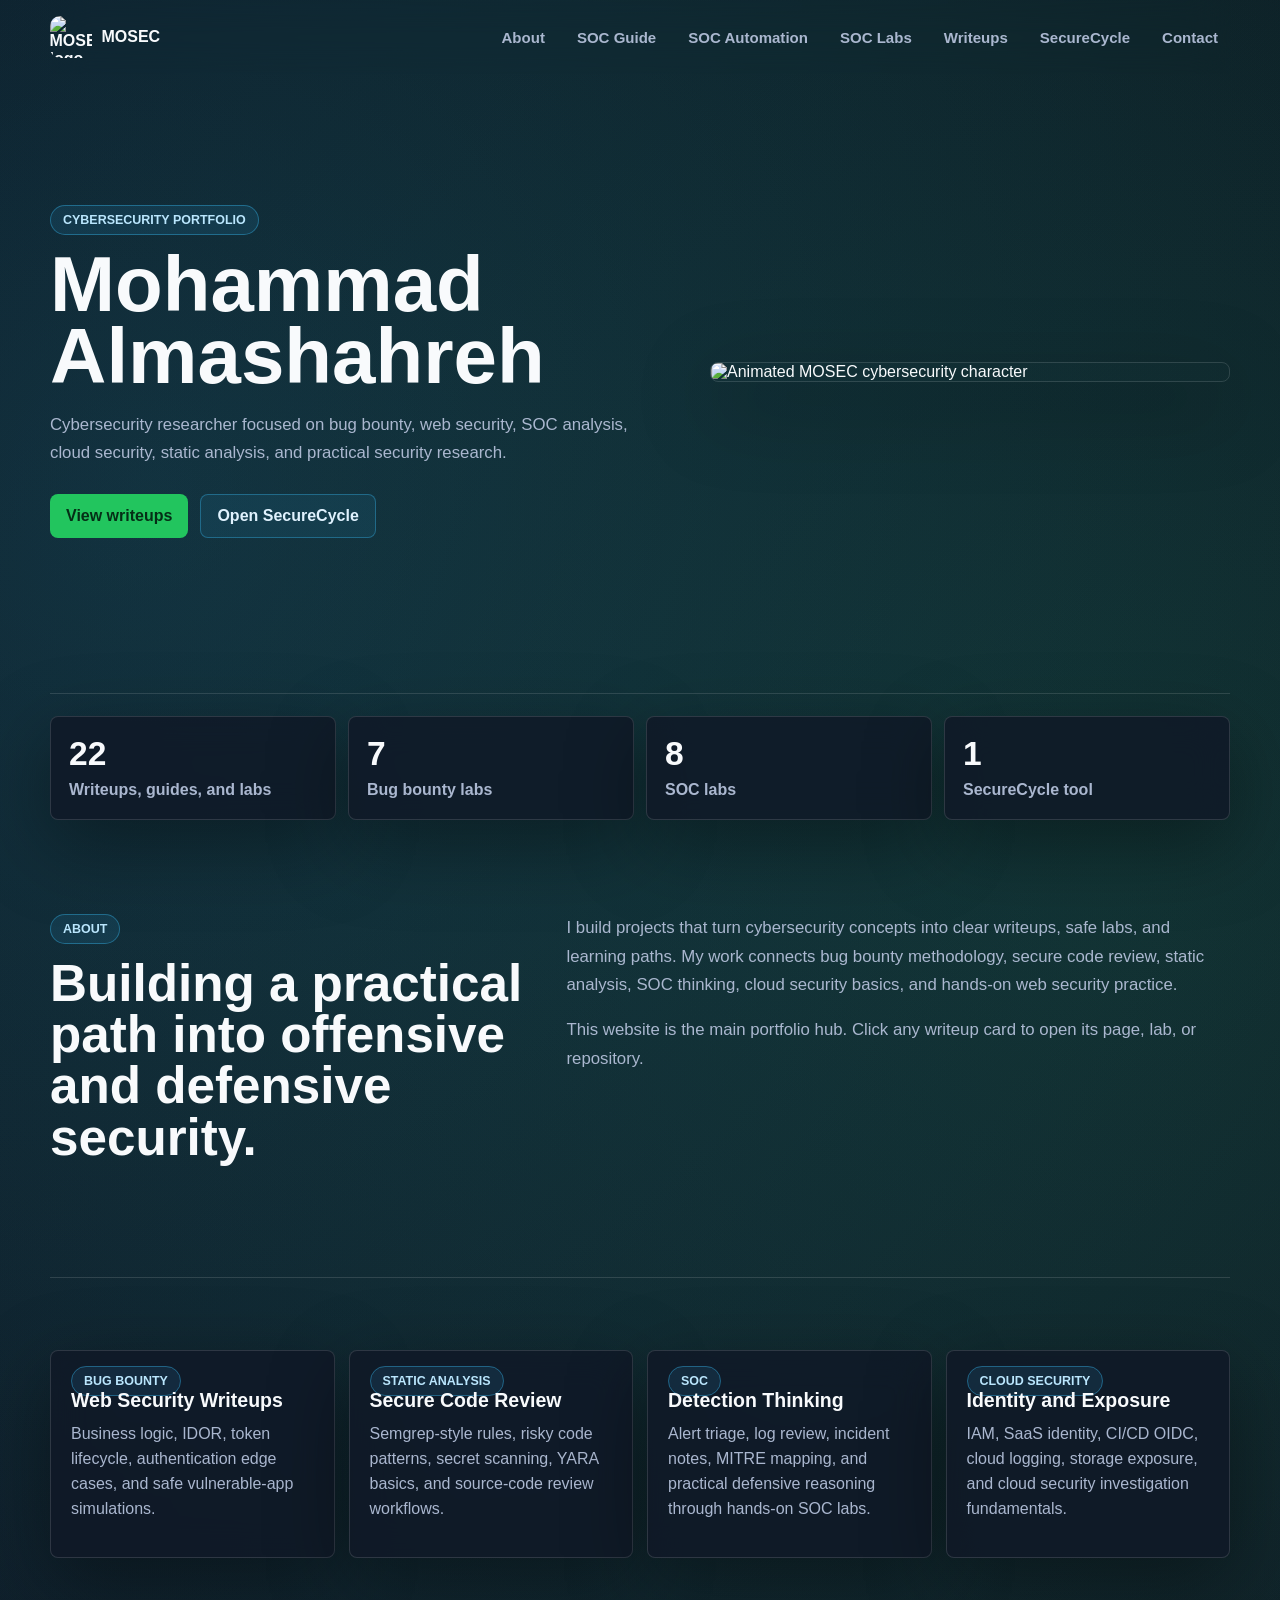
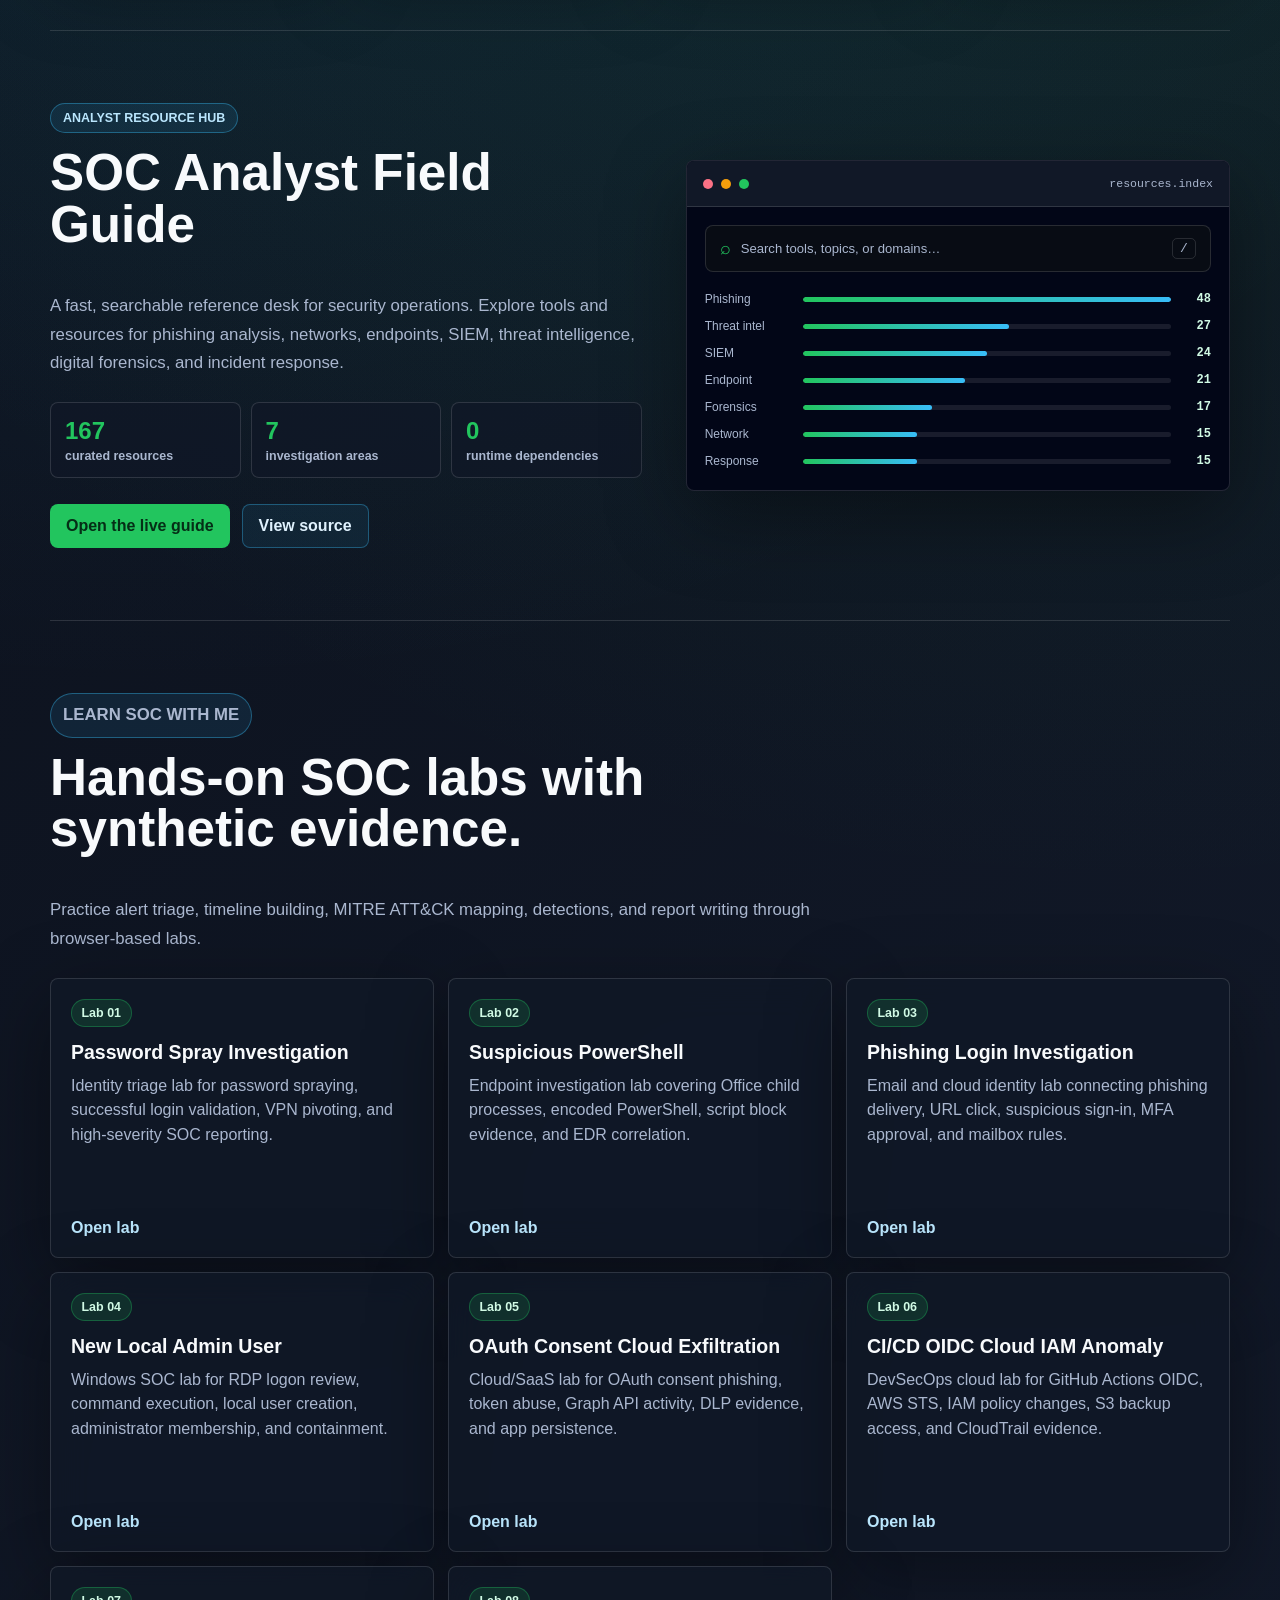
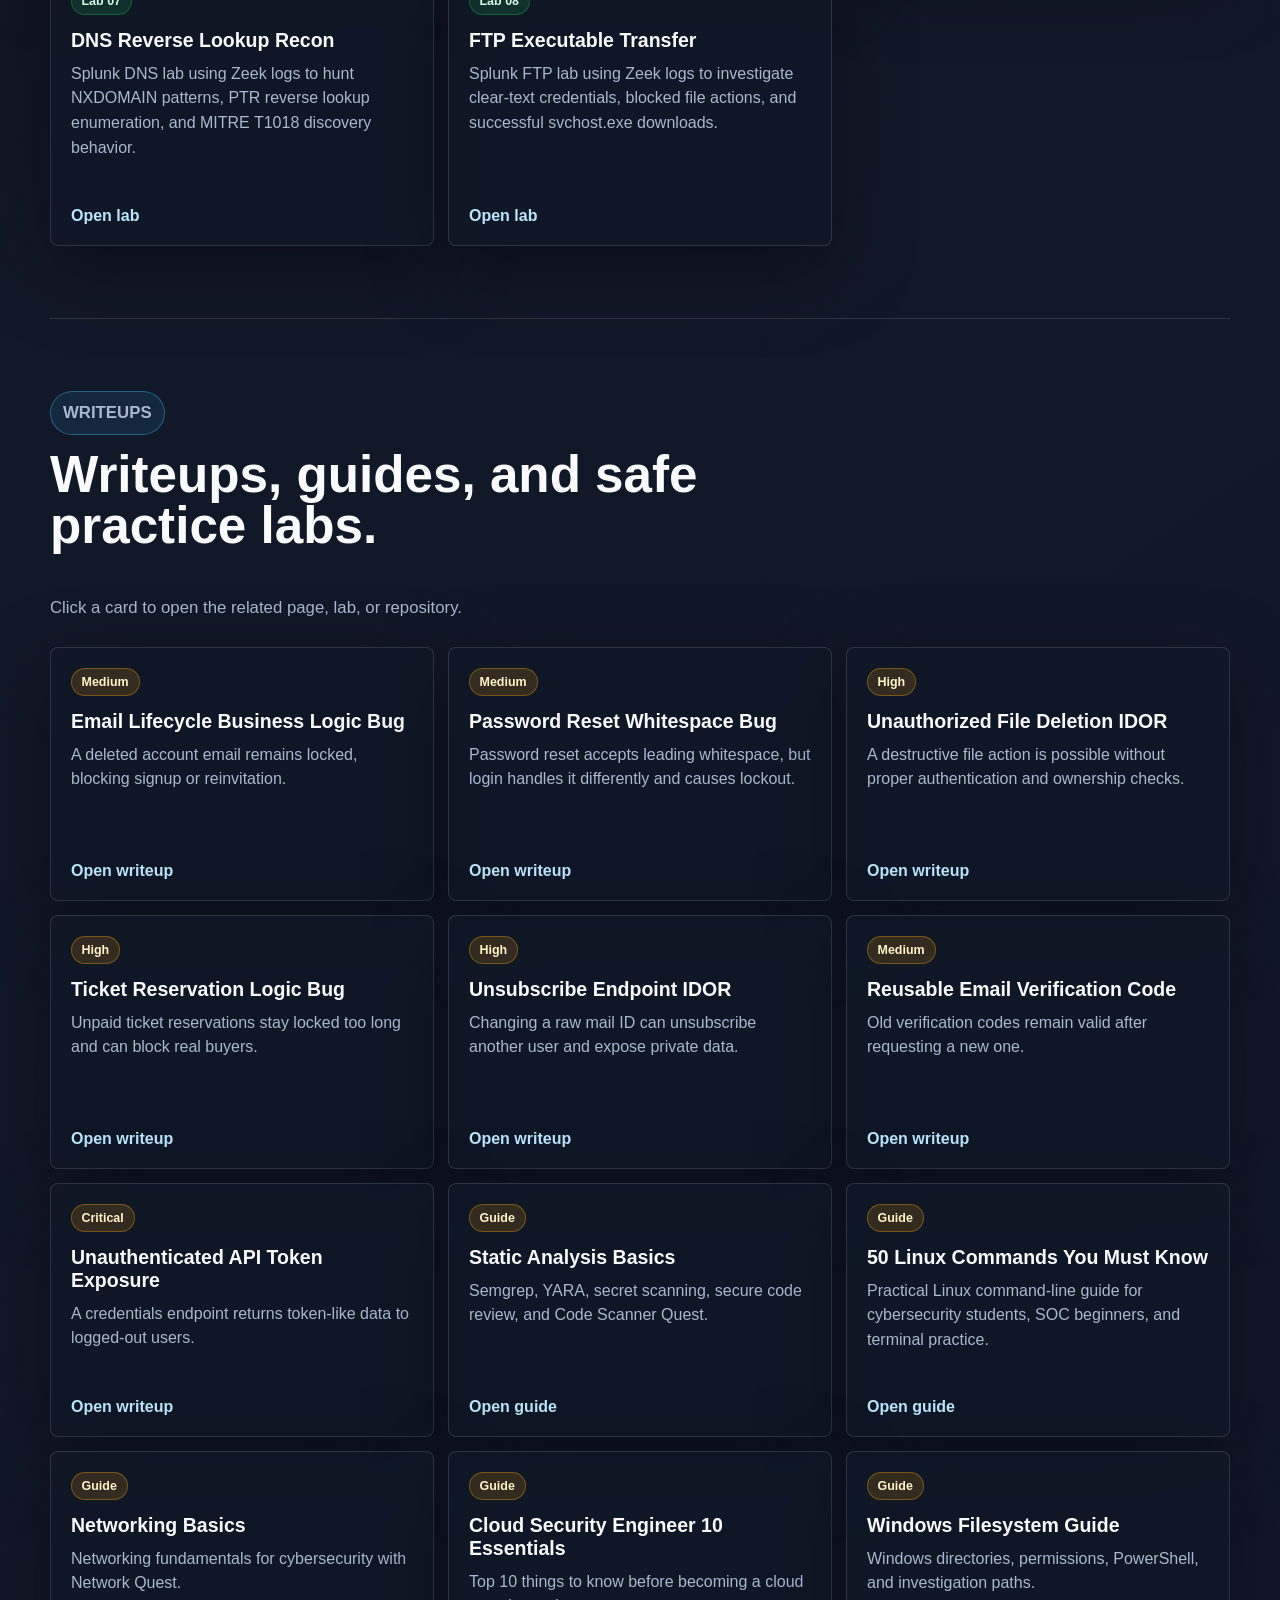
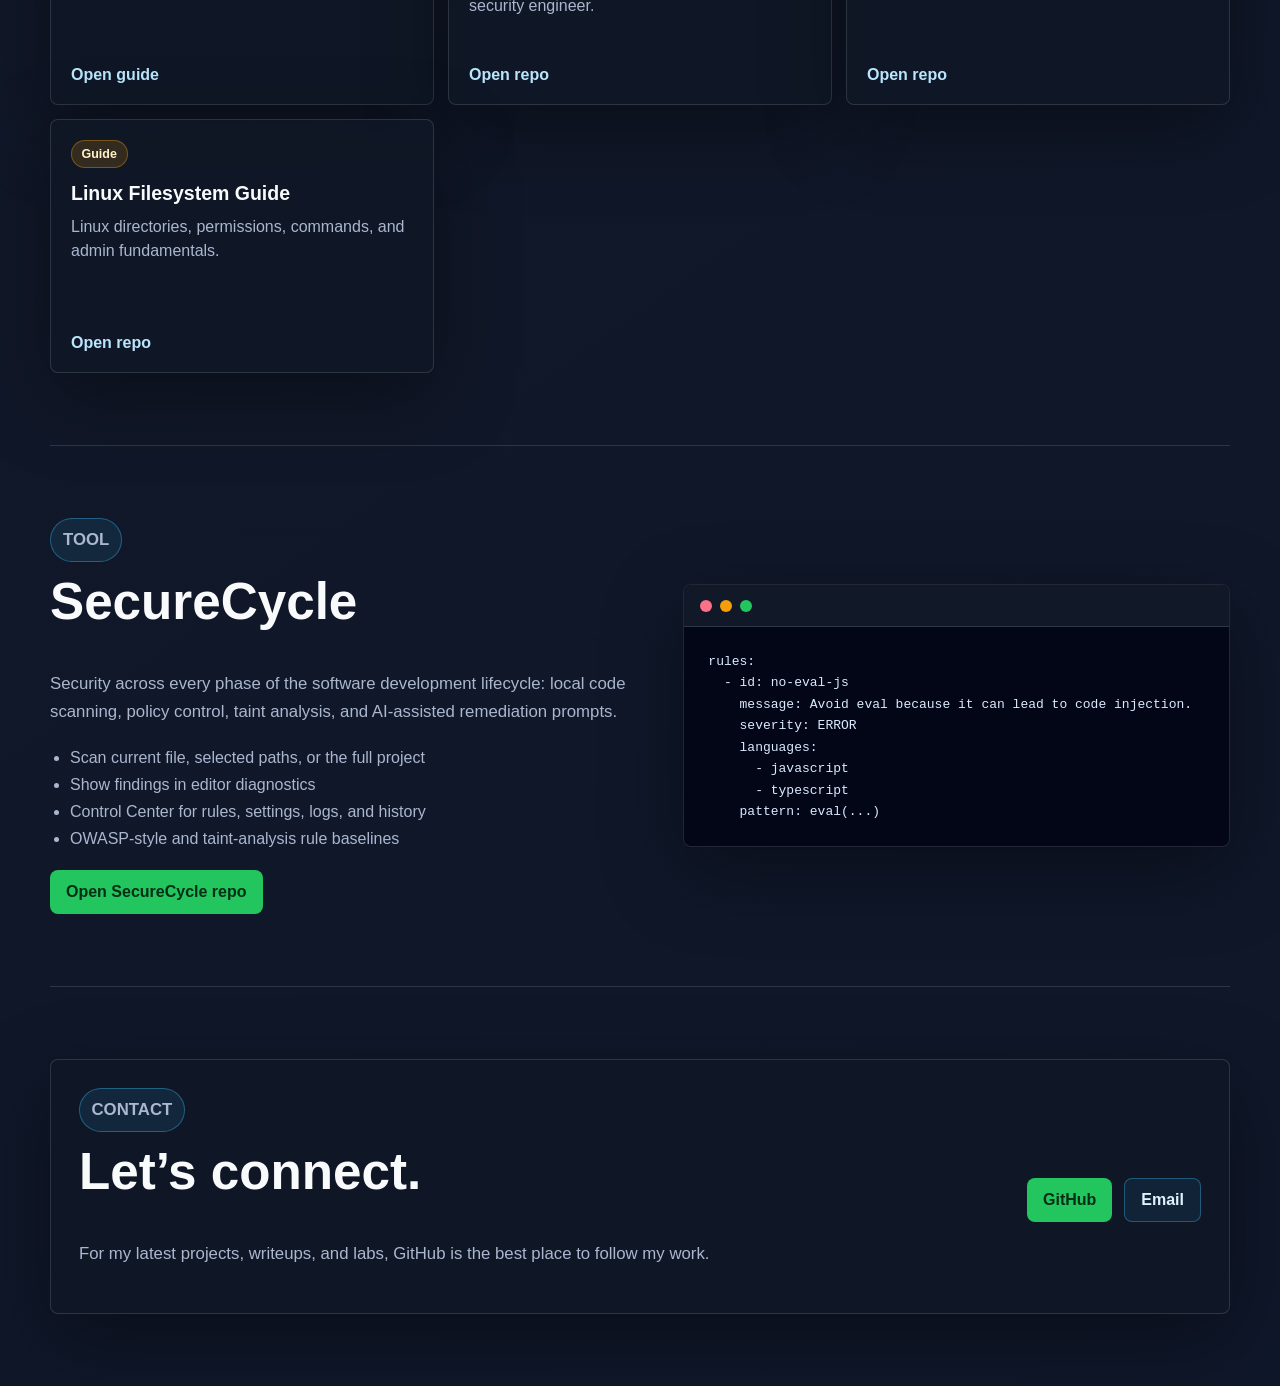
==== commit eea1ad77: "Add SOC automation portfolio link" ====
--- a/index.html
+++ b/index.html
@@ -17,7 +17,8 @@
     </a>
     <nav class="nav" aria-label="Main navigation">
       <a href="#about">About</a>
-      <a href="#soc-guide">SOC Guide</a>
+      <a href="https://mosec2525.github.io/soc-analyst-field-guide/" target="_blank" rel="noopener noreferrer">SOC Guide</a>
+      <a href="https://mosec2525.github.io/socflow-automation-portfolio/" target="_blank" rel="noopener noreferrer">SOC Automation</a>
       <a href="#soc-labs">SOC Labs</a>
       <a href="#writeups">Writeups</a>
       <a href="#tools">SecureCycle</a>
--- a/style.css
+++ b/style.css
@@ -620,6 +620,15 @@
     flex-direction: column;
   }
 
+  .nav {
+    width: 100%;
+    justify-content: flex-start;
+  }
+
+  .nav a {
+    white-space: nowrap;
+  }
+
   main,
   .site-header {
     width: min(100% - 20px, 1180px);
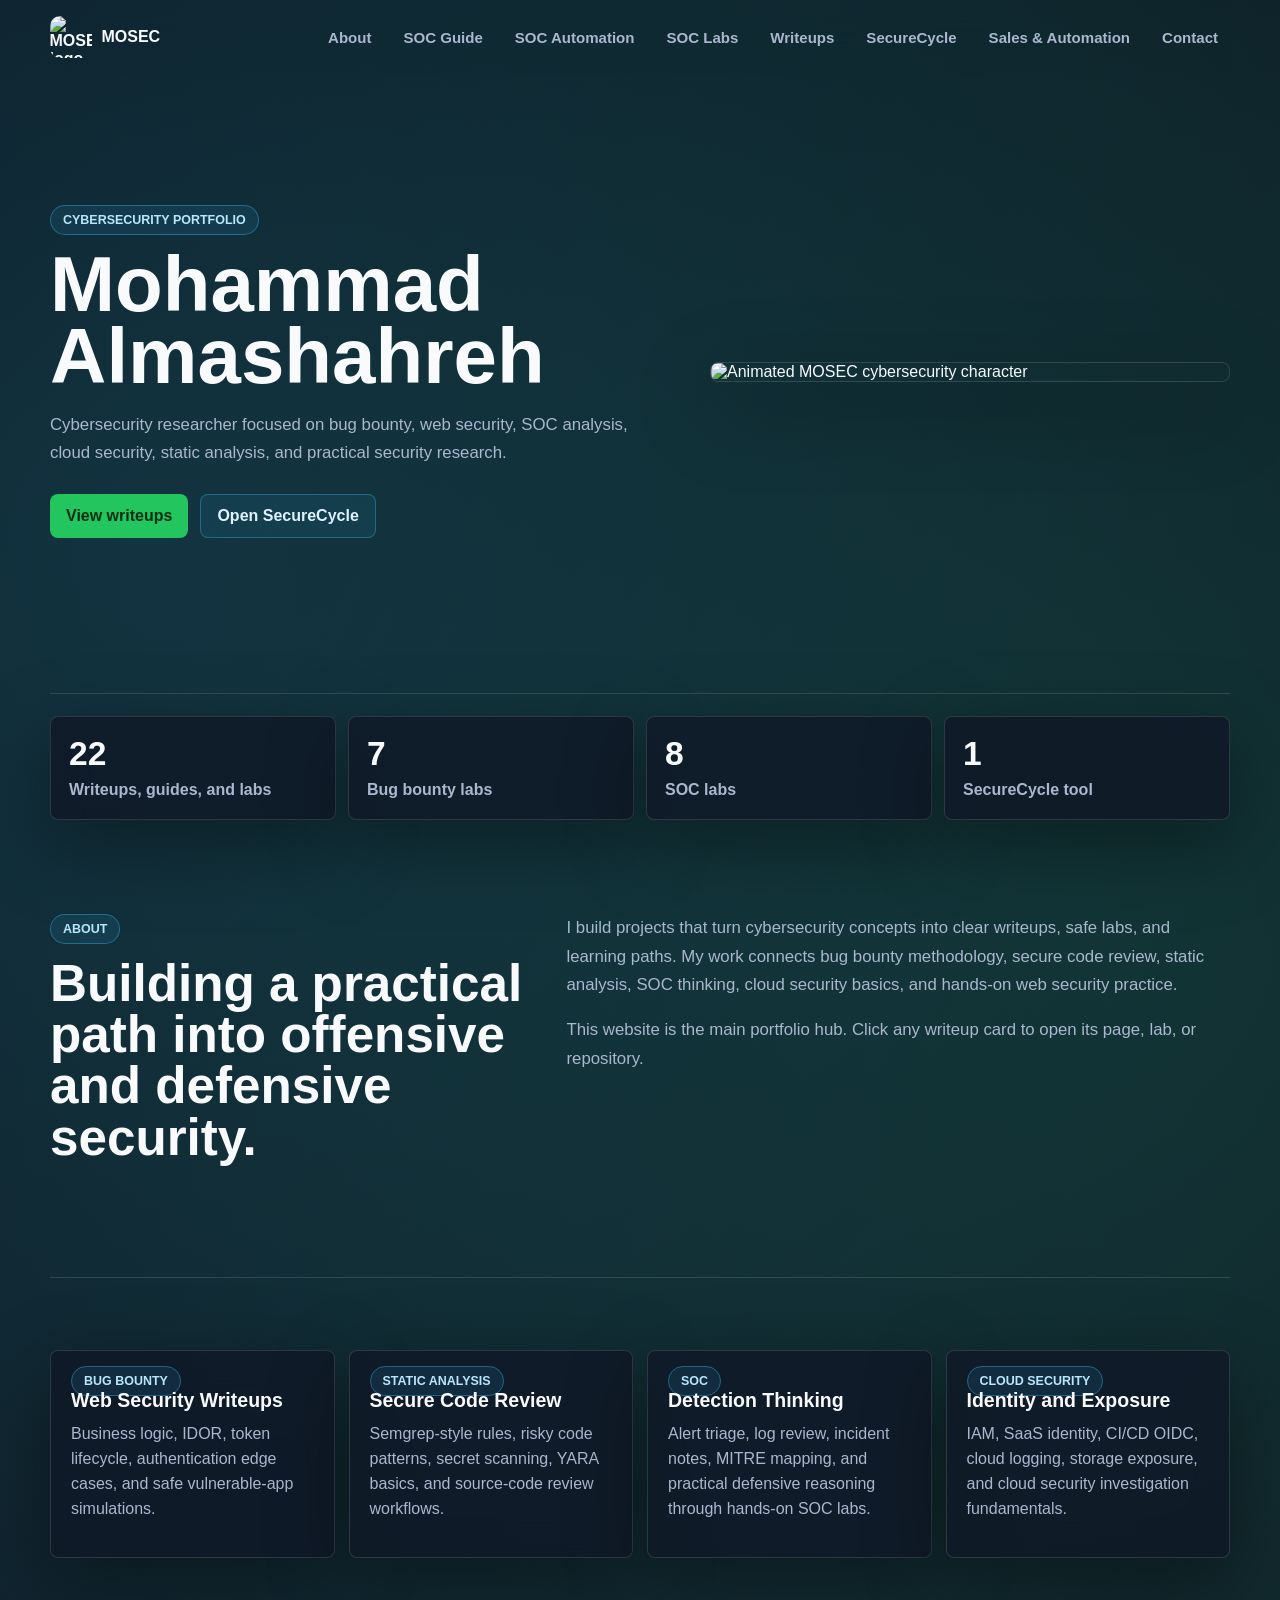
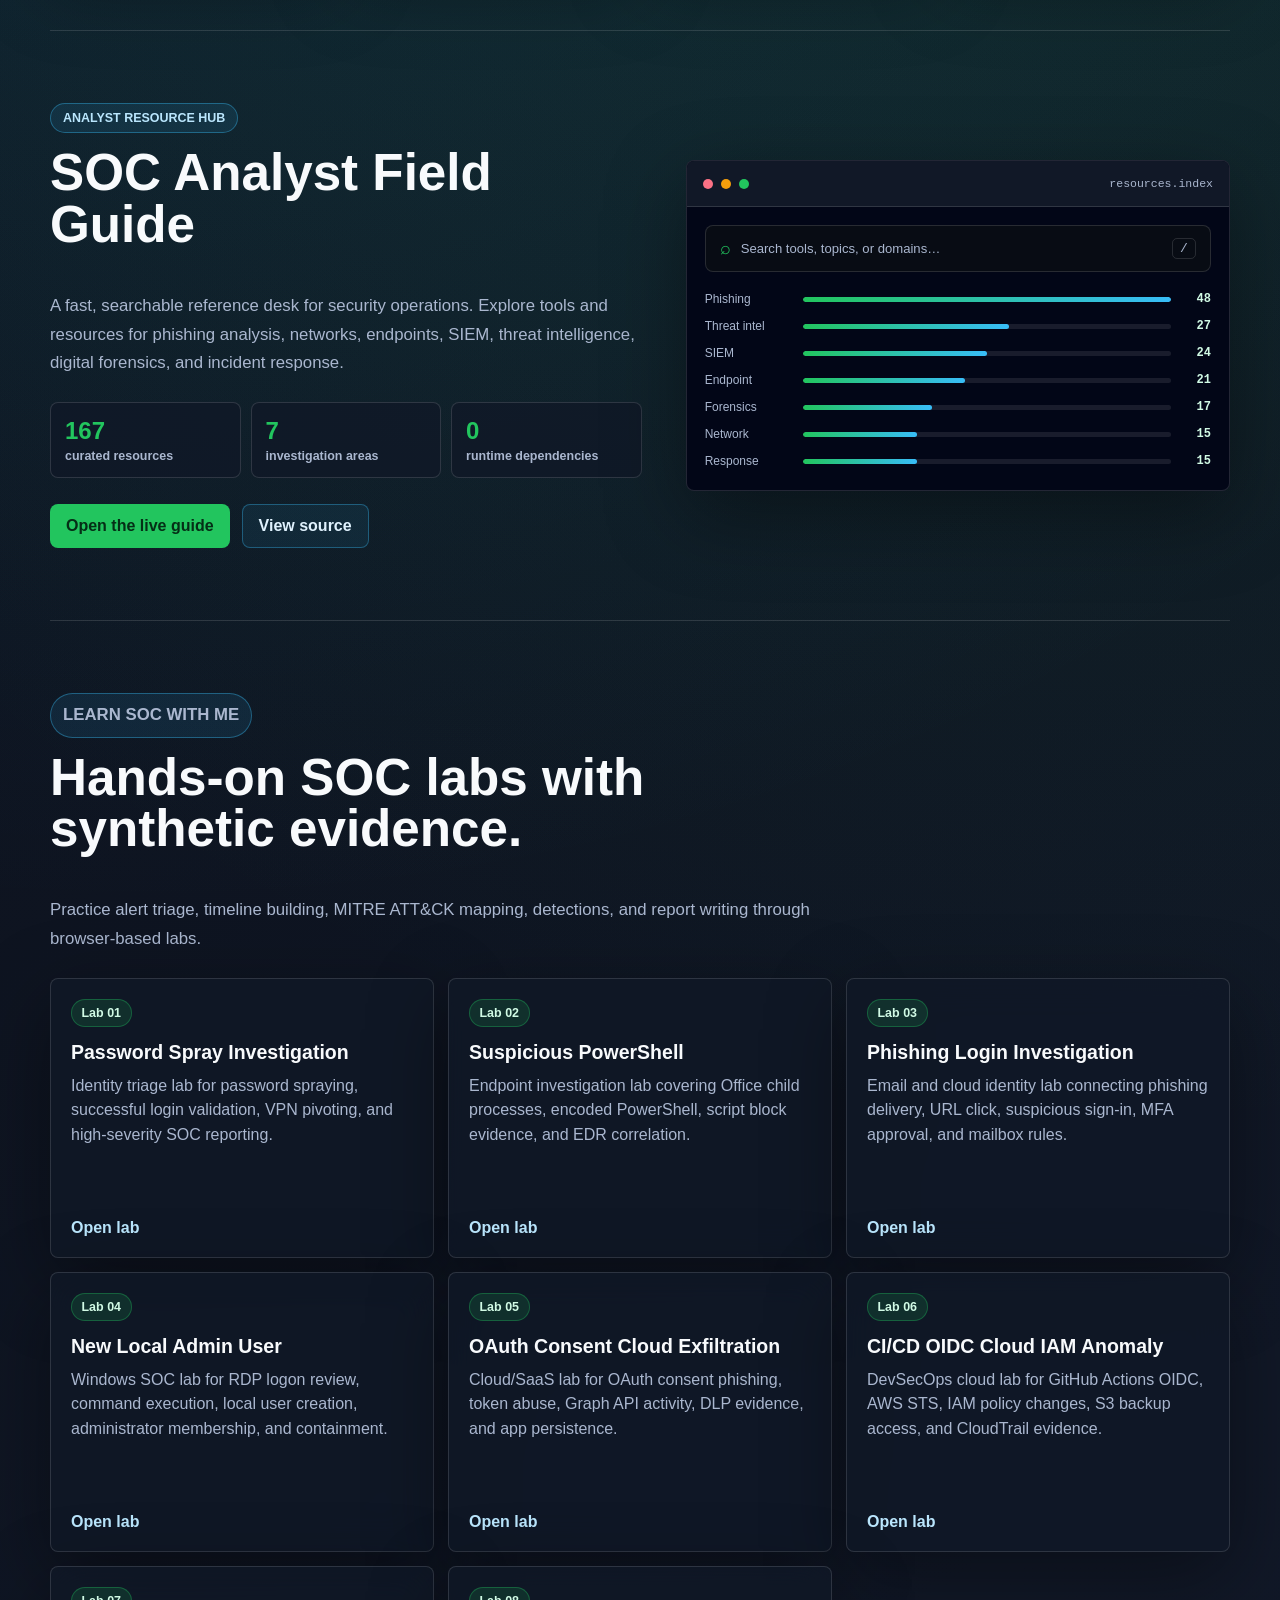
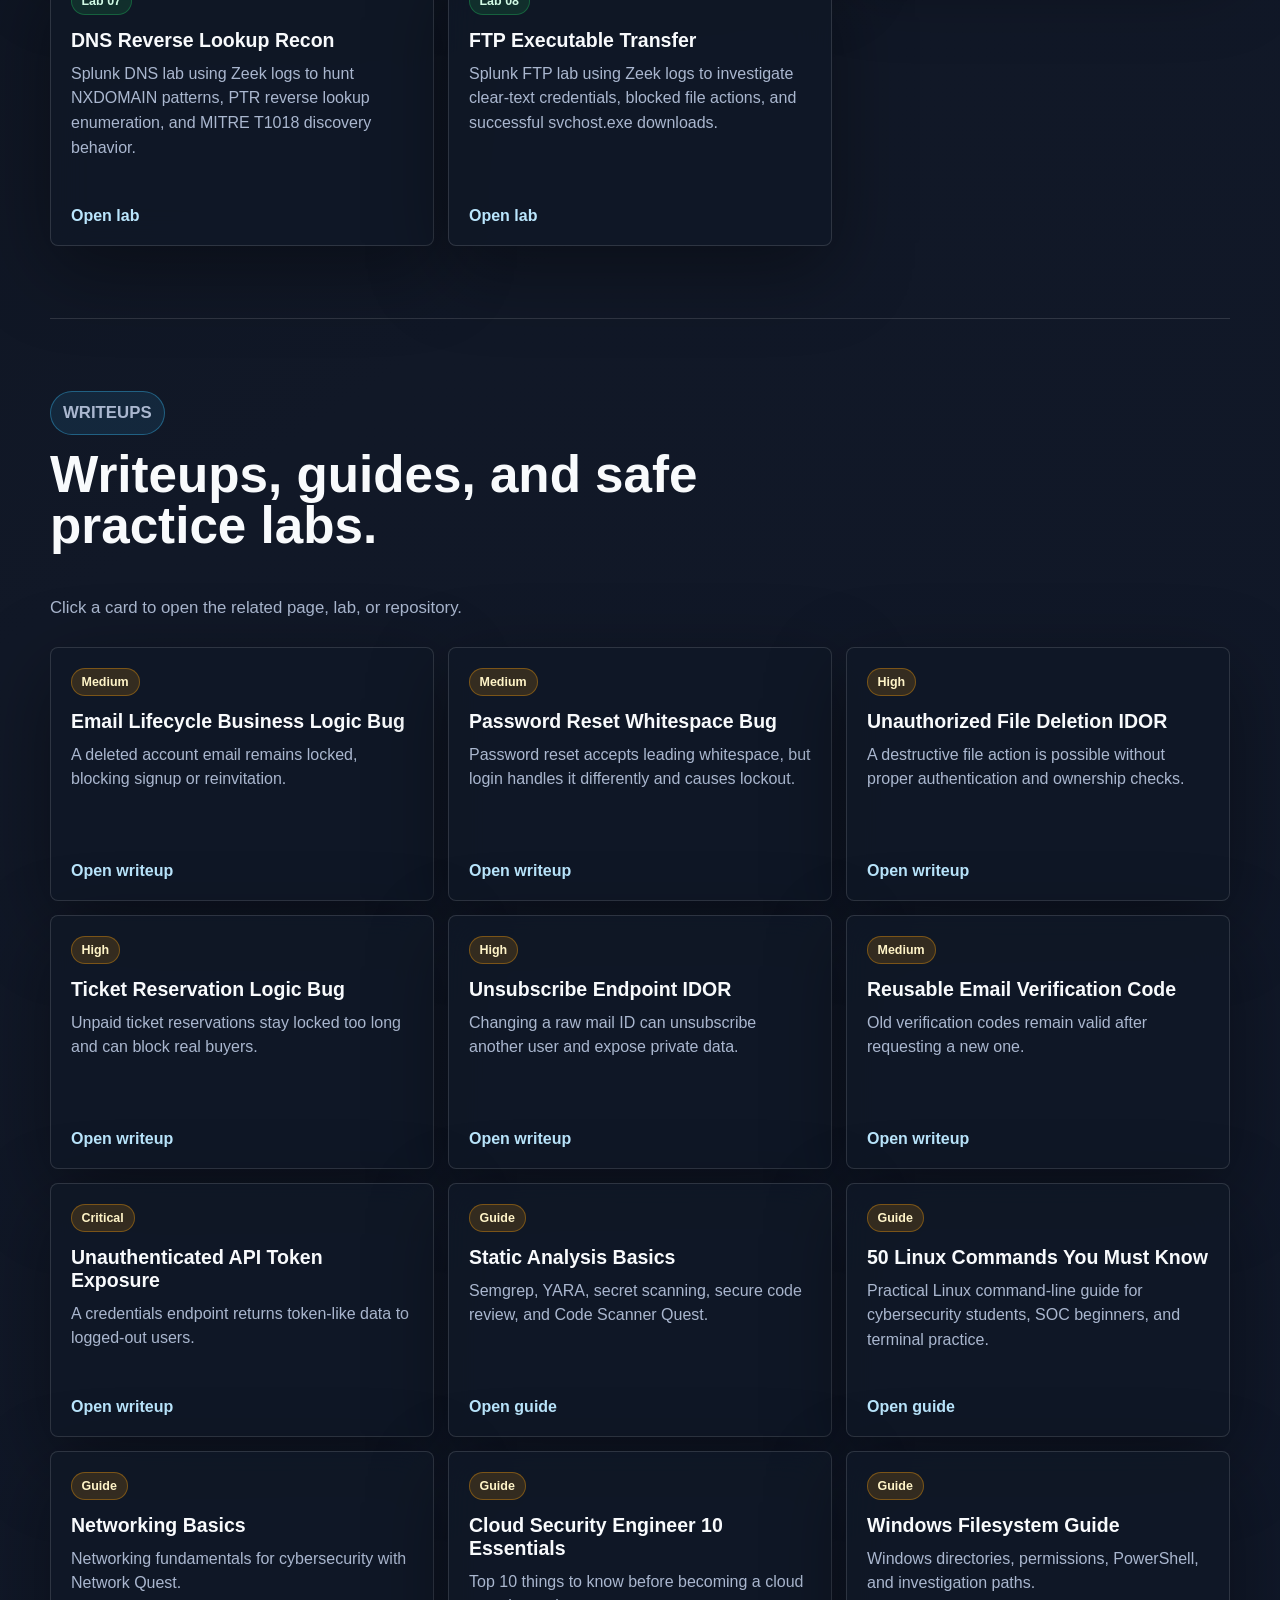
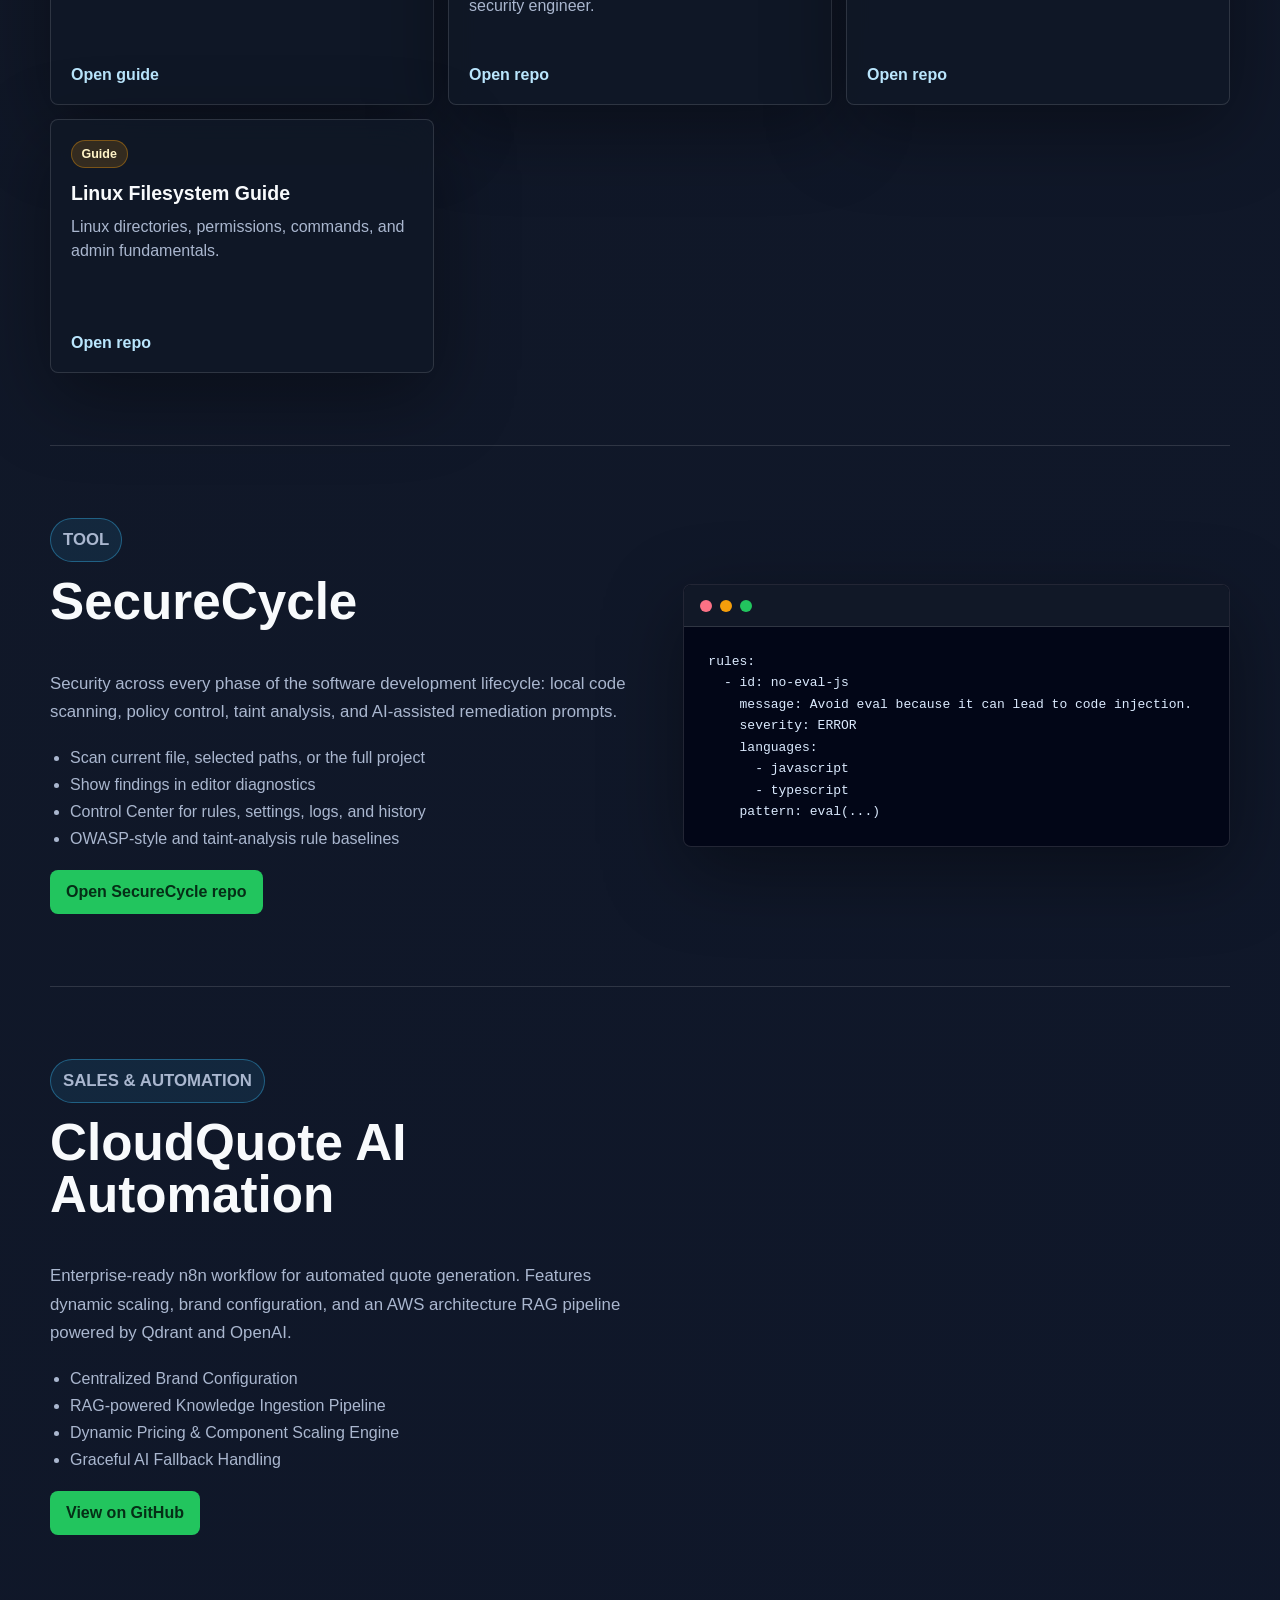
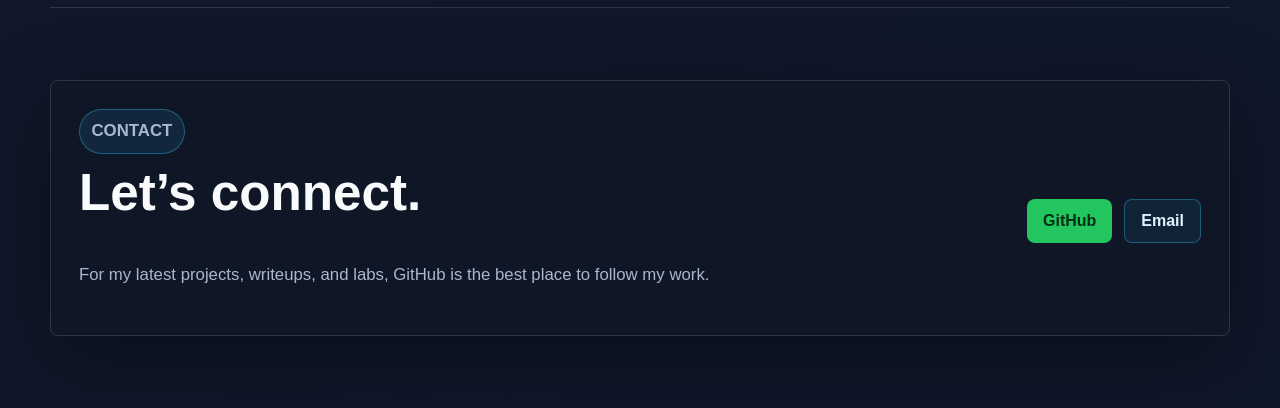
==== commit 53718bff: "feat: add Sales and Automation section for CloudQuote AI project" ====
--- a/index.html
+++ b/index.html
@@ -22,6 +22,7 @@
       <a href="#soc-labs">SOC Labs</a>
       <a href="#writeups">Writeups</a>
       <a href="#tools">SecureCycle</a>
+      <a href="#sales">Sales & Automation</a>
       <a href="#contact">Contact</a>
     </nav>
   </header>
@@ -183,6 +184,23 @@
       </div>
     </section>
 
+    <section id="sales" class="section product-section">
+      <div class="product-copy">
+        <p class="section-kicker">Sales & Automation</p>
+        <h2>CloudQuote AI Automation</h2>
+        <p>
+          Enterprise-ready n8n workflow for automated quote generation. Features dynamic scaling, brand configuration, and an AWS architecture RAG pipeline powered by Qdrant and OpenAI.
+        </p>
+        <ul class="feature-list">
+          <li>Centralized Brand Configuration</li>
+          <li>RAG-powered Knowledge Ingestion Pipeline</li>
+          <li>Dynamic Pricing & Component Scaling Engine</li>
+          <li>Graceful AI Fallback Handling</li>
+        </ul>
+        <a class="button primary" href="https://github.com/Mosec2525/cloudquote-ai-automation" target="_blank" rel="noreferrer">View on GitHub</a>
+      </div>
+    </section>
+
     <section id="contact" class="section contact">
       <div>
         <p class="section-kicker">Contact</p>
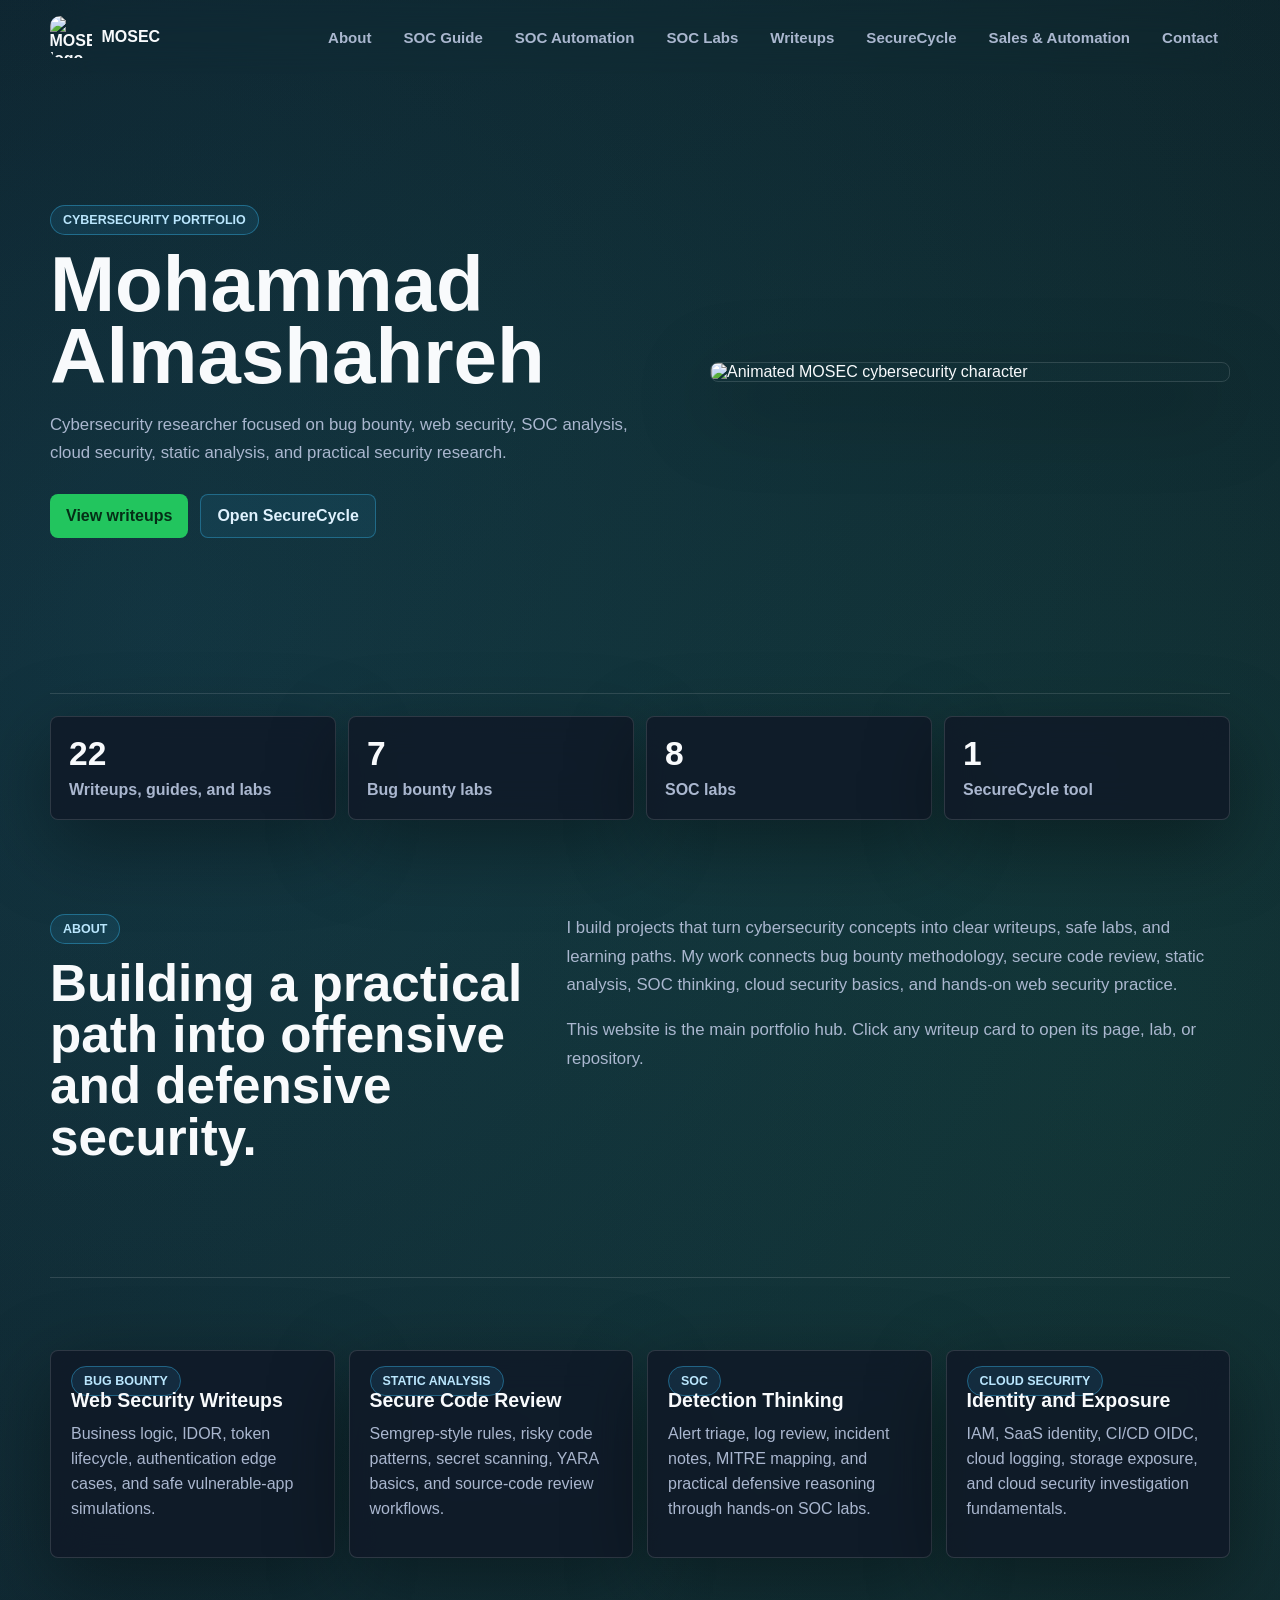
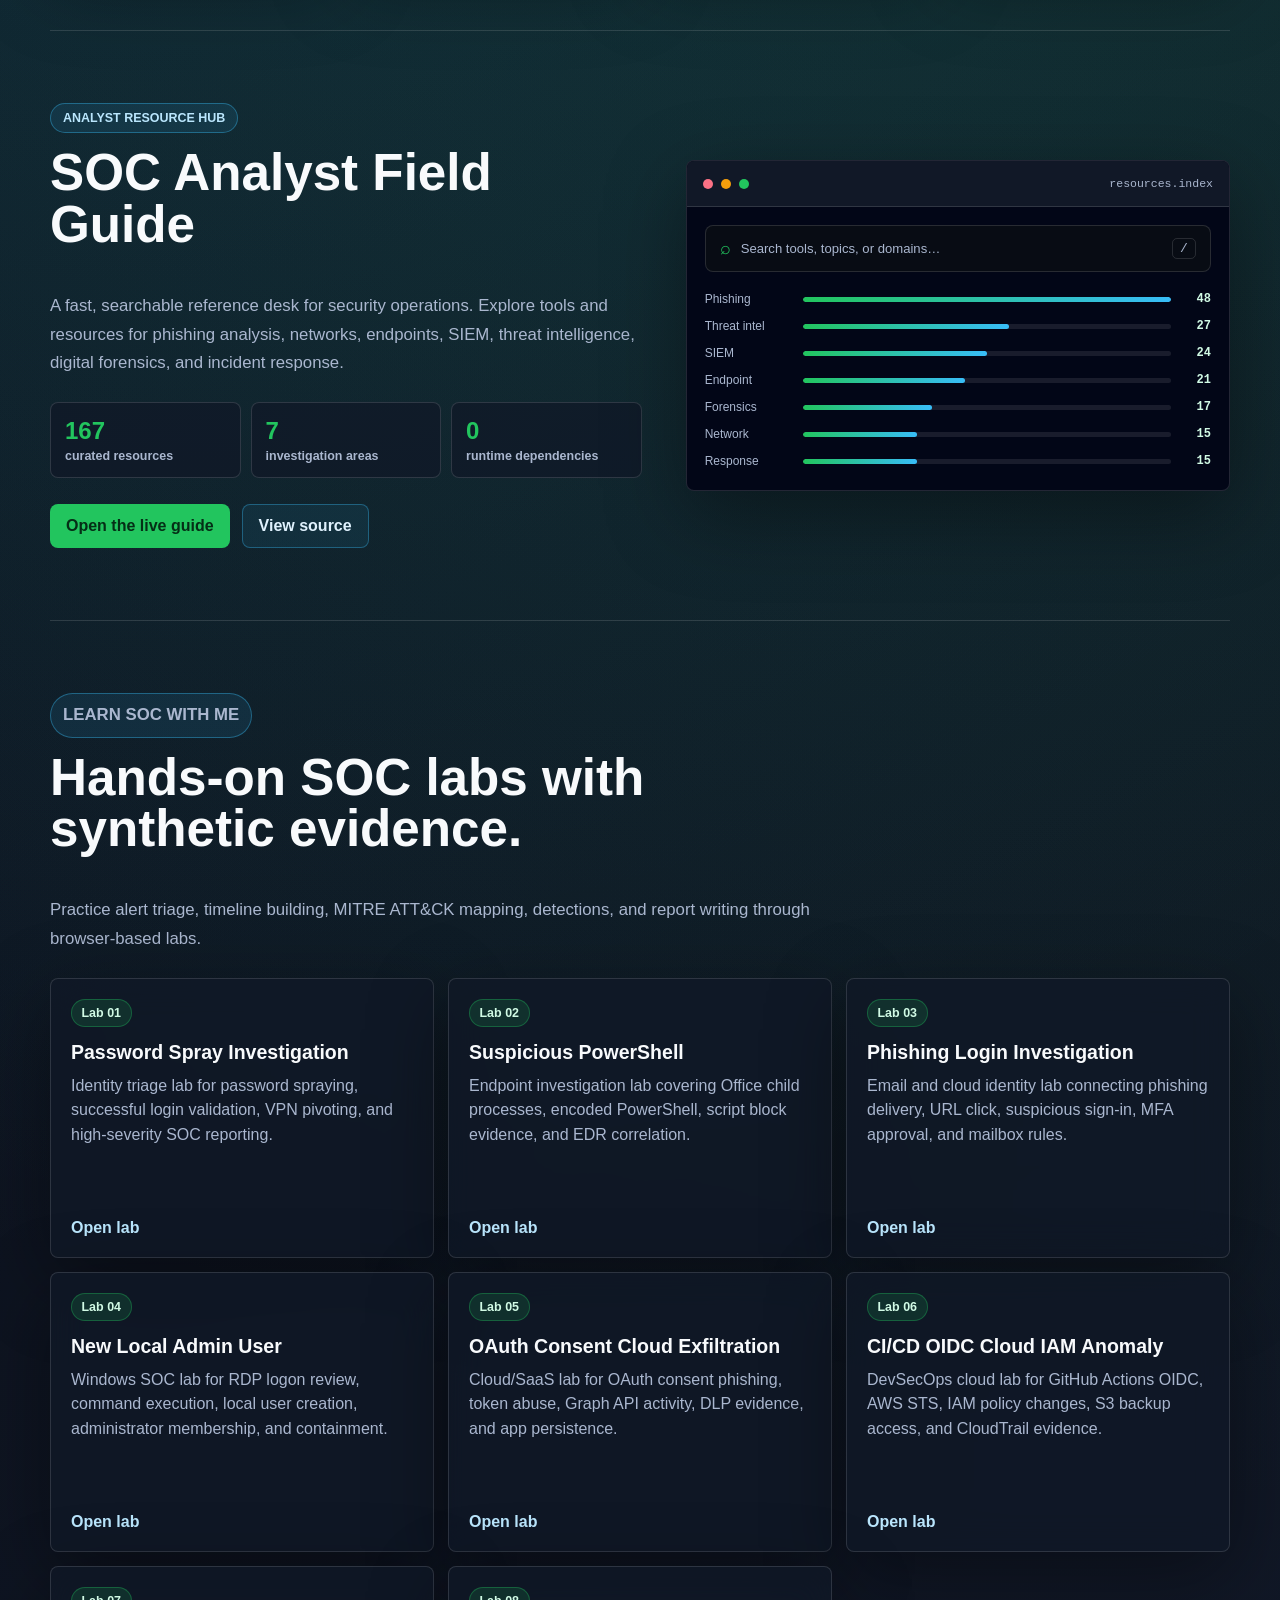
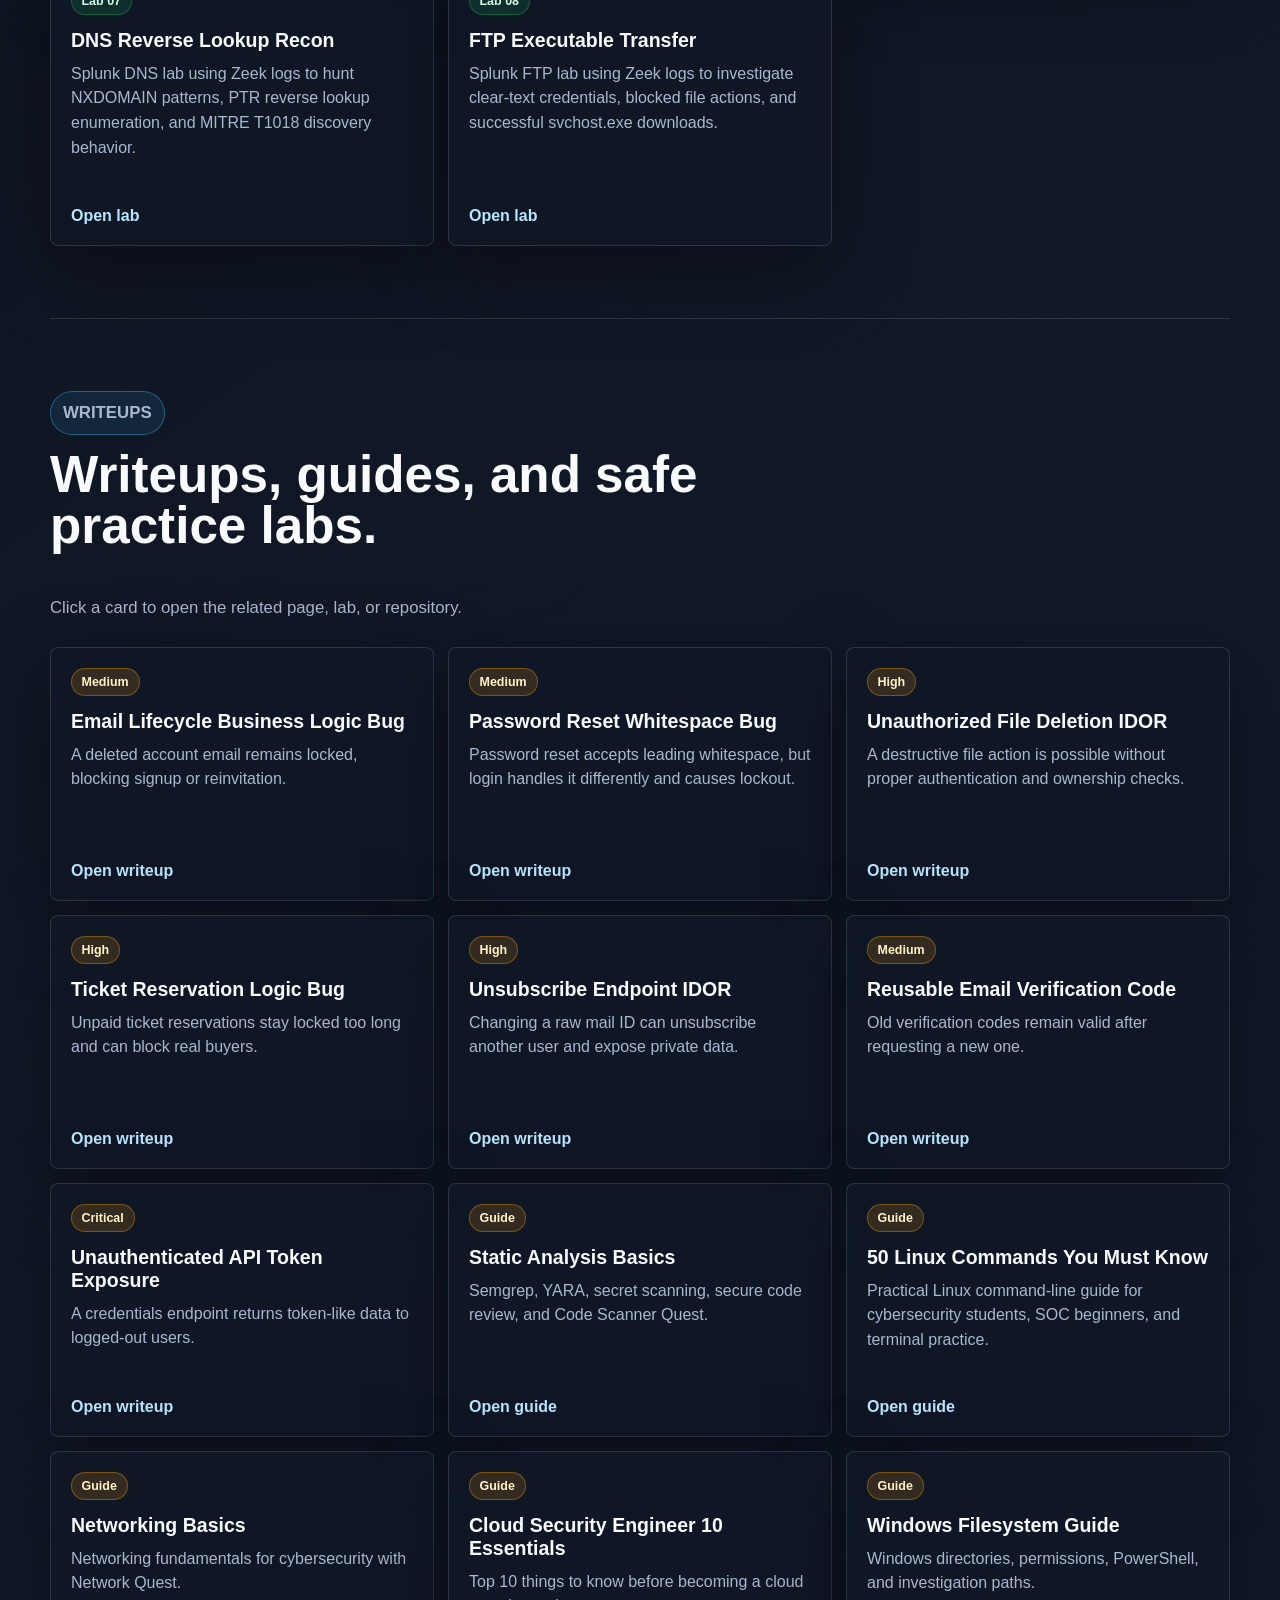
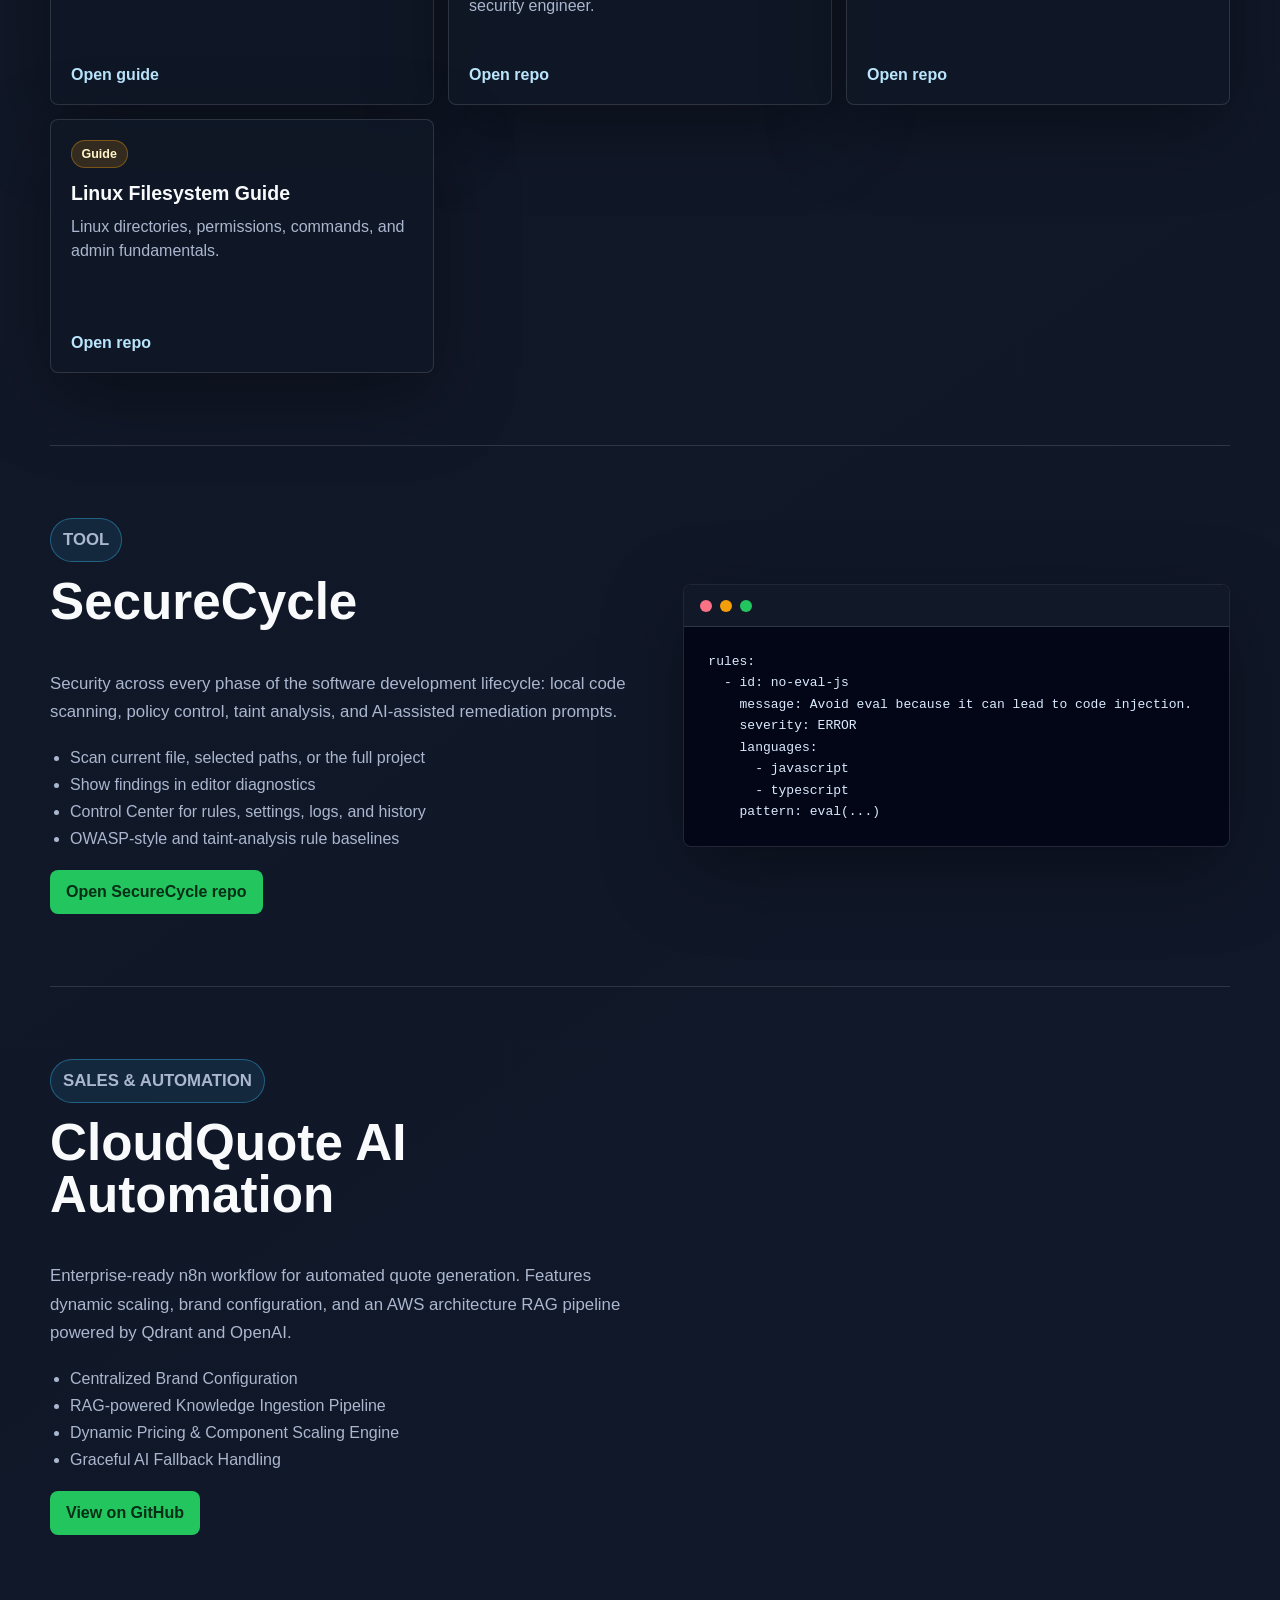
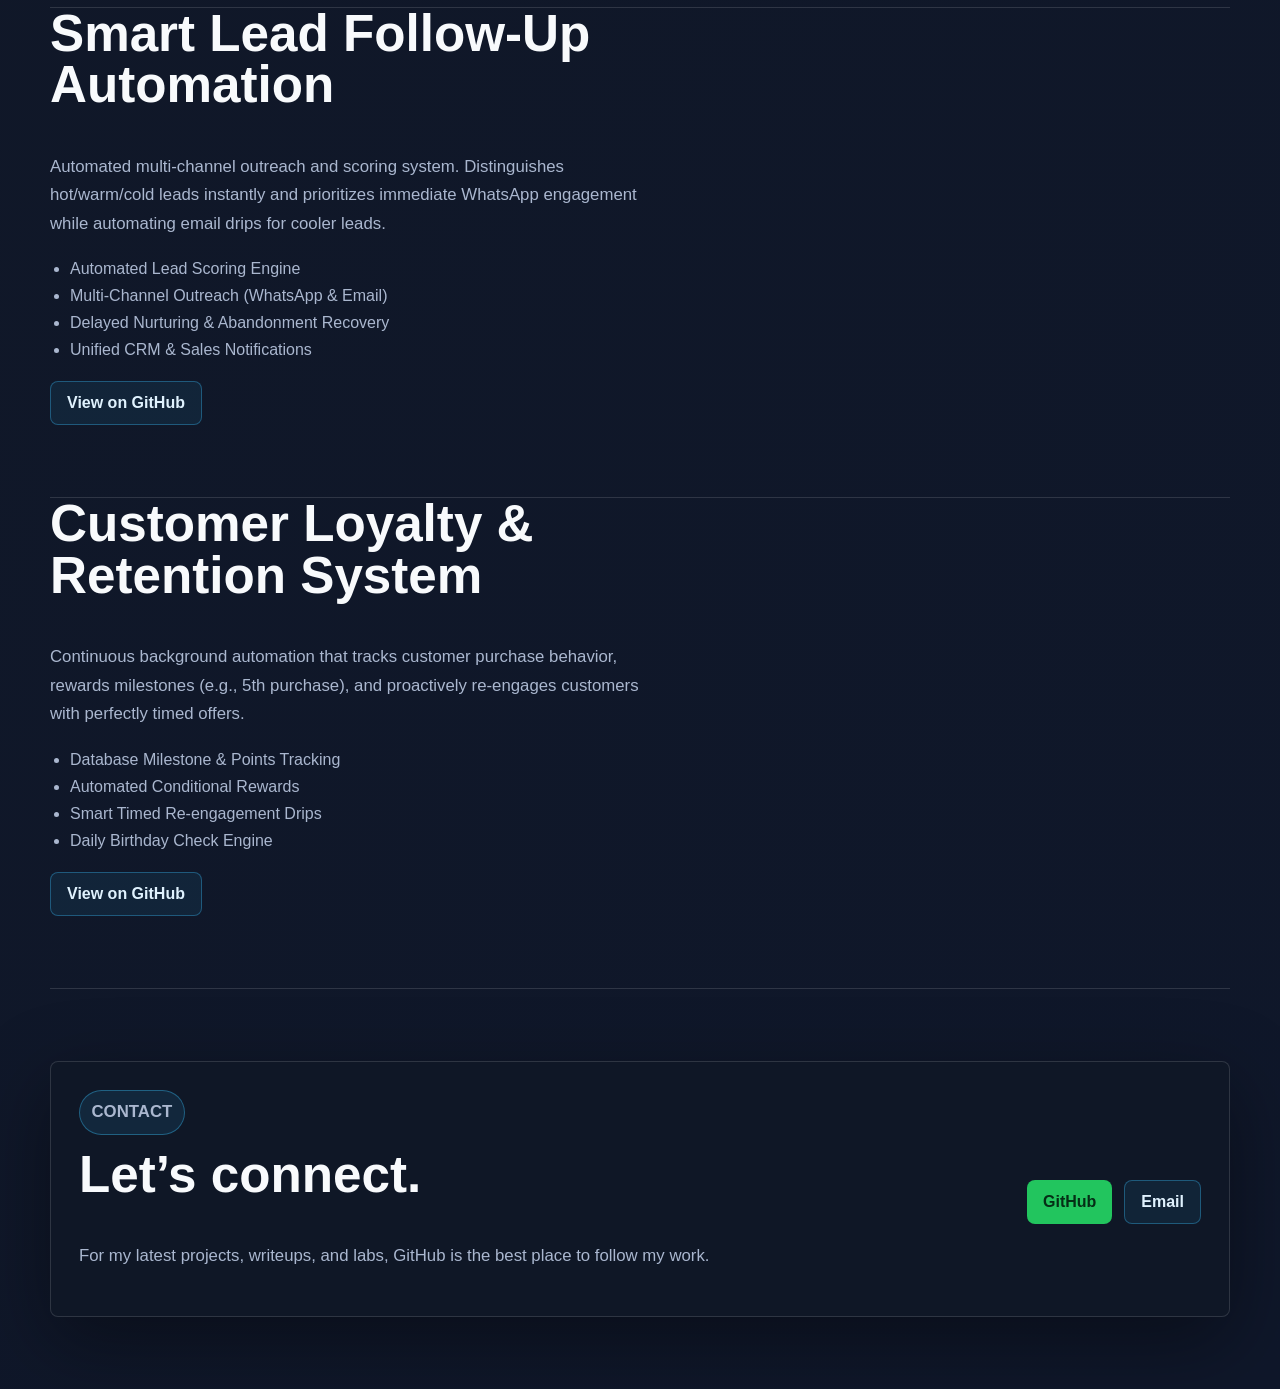
==== commit 92a5f2a0: "feat: add smart-lead and customer-loyalty automations to portfolio" ====
--- a/index.html
+++ b/index.html
@@ -201,6 +201,38 @@
       </div>
     </section>
 
+    <section class="section product-section" style="padding-top: 0;">
+      <div class="product-copy">
+        <h2>Smart Lead Follow-Up Automation</h2>
+        <p>
+          Automated multi-channel outreach and scoring system. Distinguishes hot/warm/cold leads instantly and prioritizes immediate WhatsApp engagement while automating email drips for cooler leads.
+        </p>
+        <ul class="feature-list">
+          <li>Automated Lead Scoring Engine</li>
+          <li>Multi-Channel Outreach (WhatsApp & Email)</li>
+          <li>Delayed Nurturing & Abandonment Recovery</li>
+          <li>Unified CRM & Sales Notifications</li>
+        </ul>
+        <a class="button secondary" href="https://github.com/Mosec2525/smart-lead-automation" target="_blank" rel="noreferrer">View on GitHub</a>
+      </div>
+    </section>
+
+    <section class="section product-section" style="padding-top: 0;">
+      <div class="product-copy">
+        <h2>Customer Loyalty & Retention System</h2>
+        <p>
+          Continuous background automation that tracks customer purchase behavior, rewards milestones (e.g., 5th purchase), and proactively re-engages customers with perfectly timed offers.
+        </p>
+        <ul class="feature-list">
+          <li>Database Milestone & Points Tracking</li>
+          <li>Automated Conditional Rewards</li>
+          <li>Smart Timed Re-engagement Drips</li>
+          <li>Daily Birthday Check Engine</li>
+        </ul>
+        <a class="button secondary" href="https://github.com/Mosec2525/customer-loyalty-system" target="_blank" rel="noreferrer">View on GitHub</a>
+      </div>
+    </section>
+
     <section id="contact" class="section contact">
       <div>
         <p class="section-kicker">Contact</p>
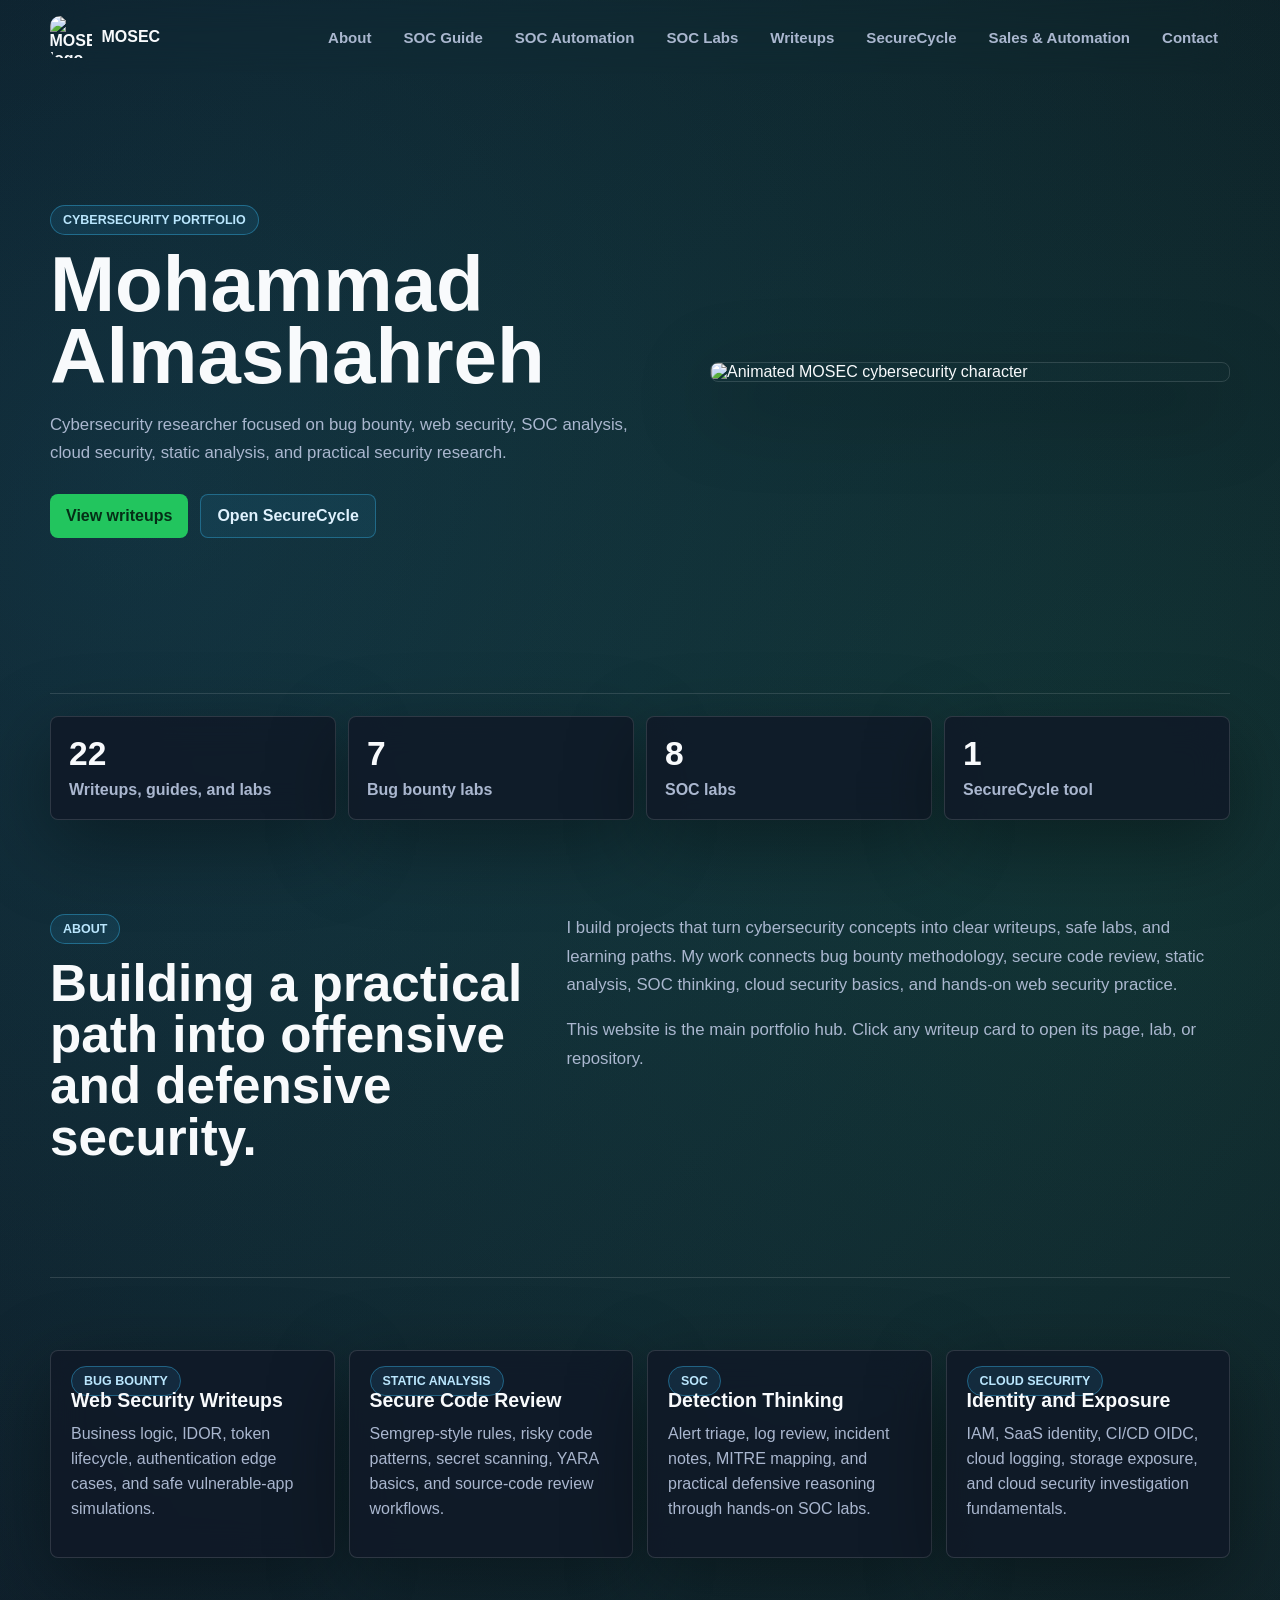
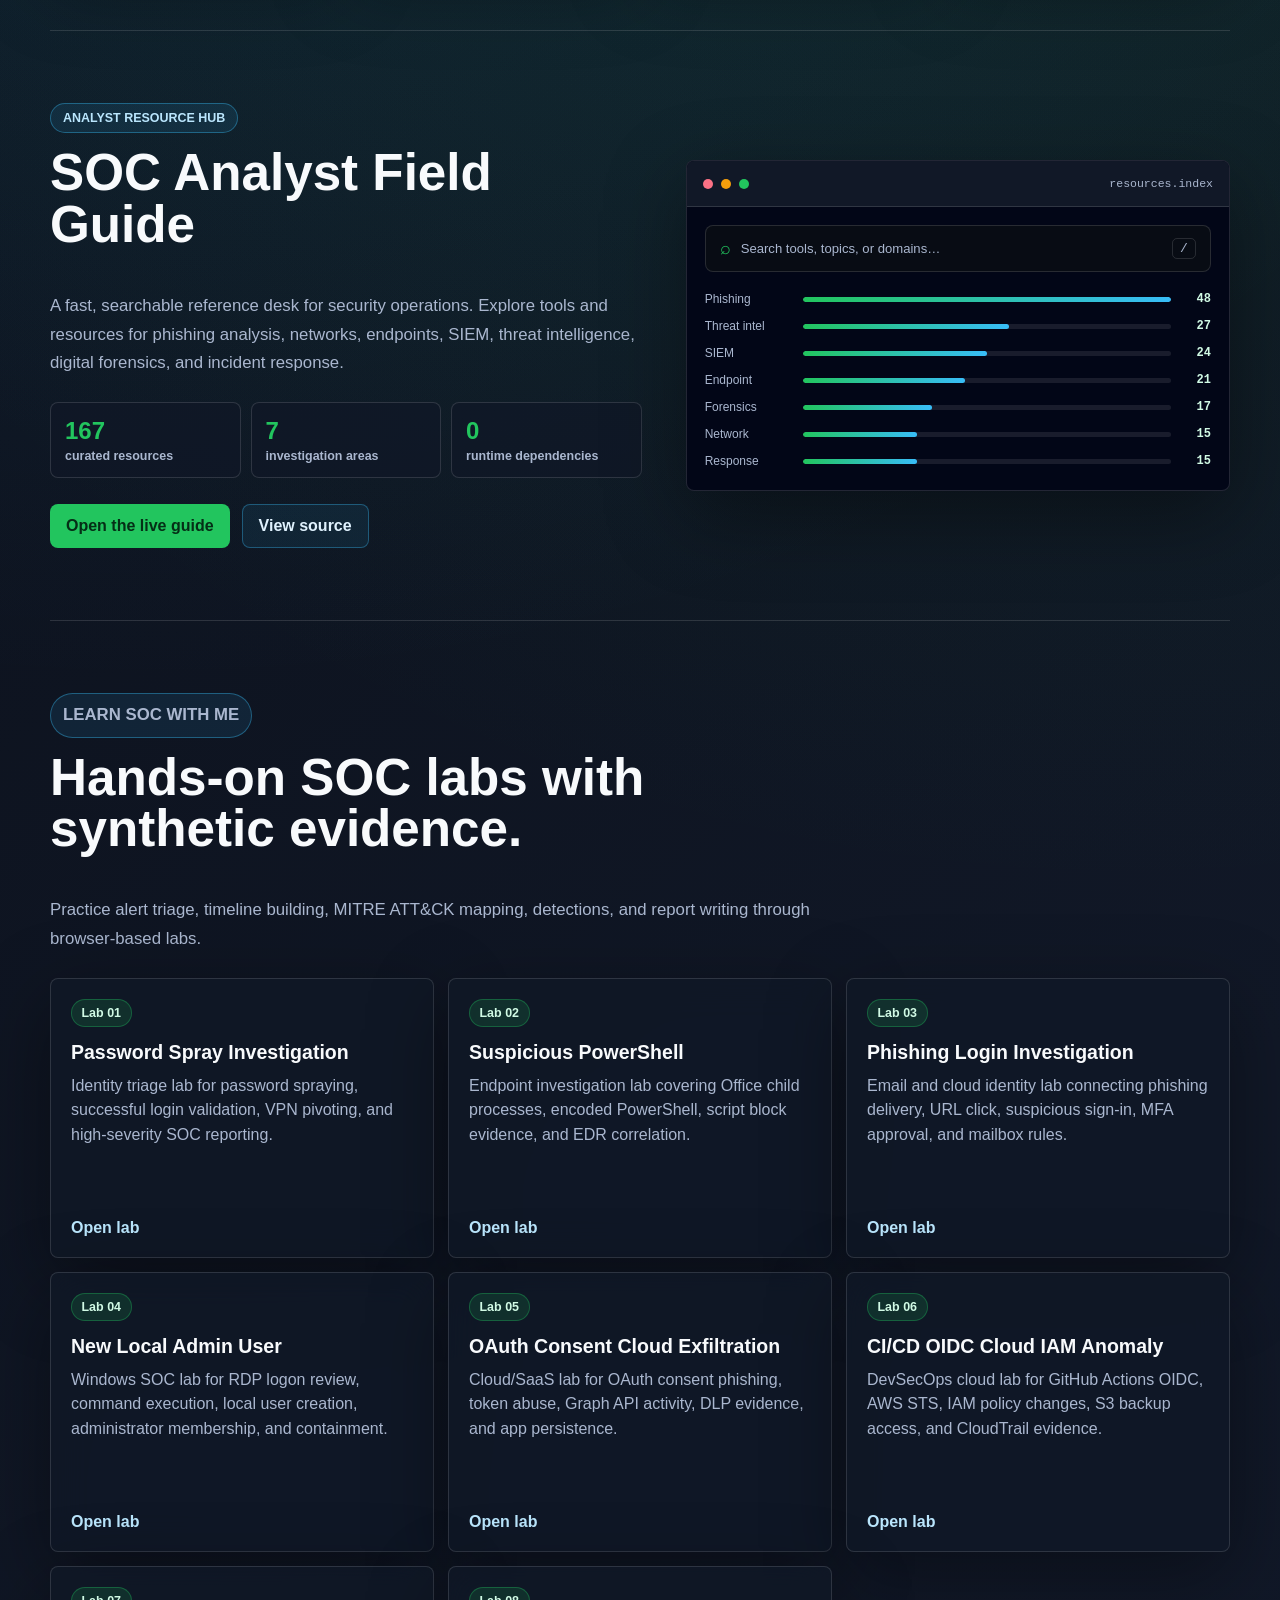
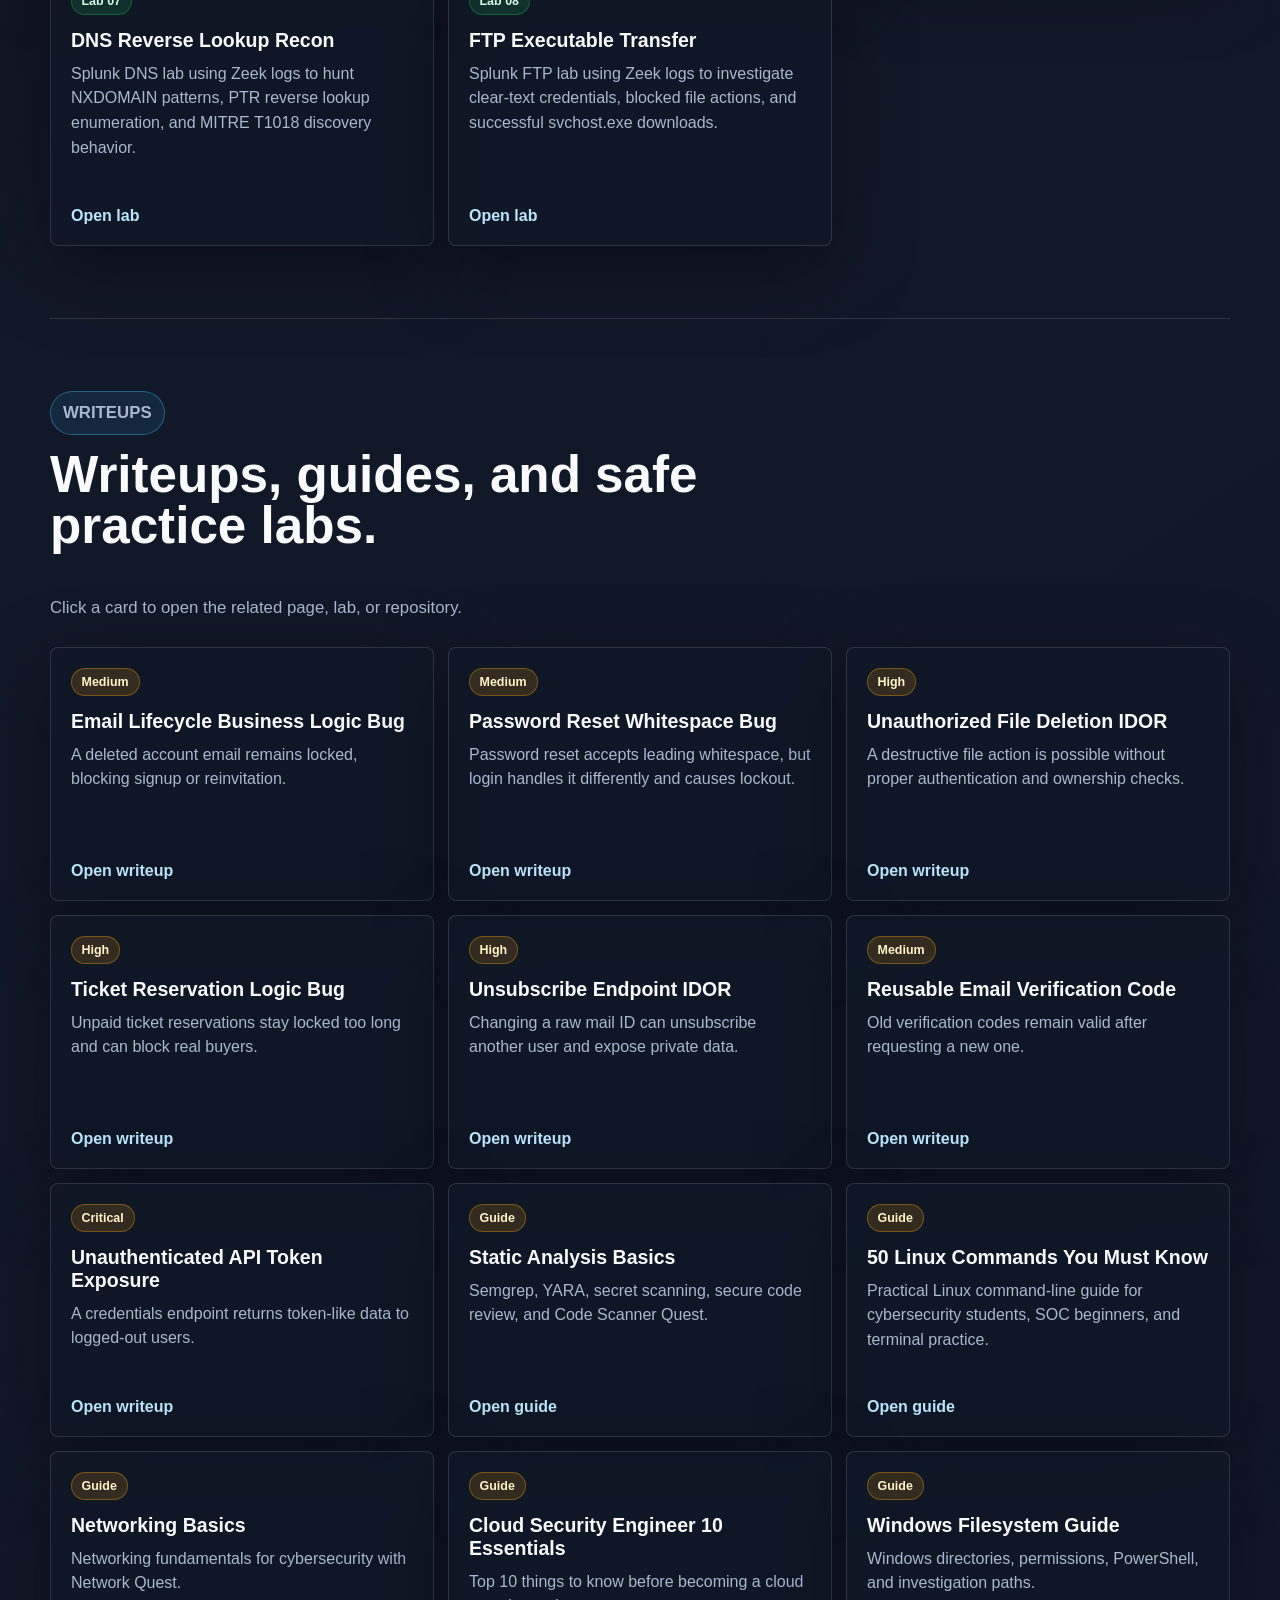
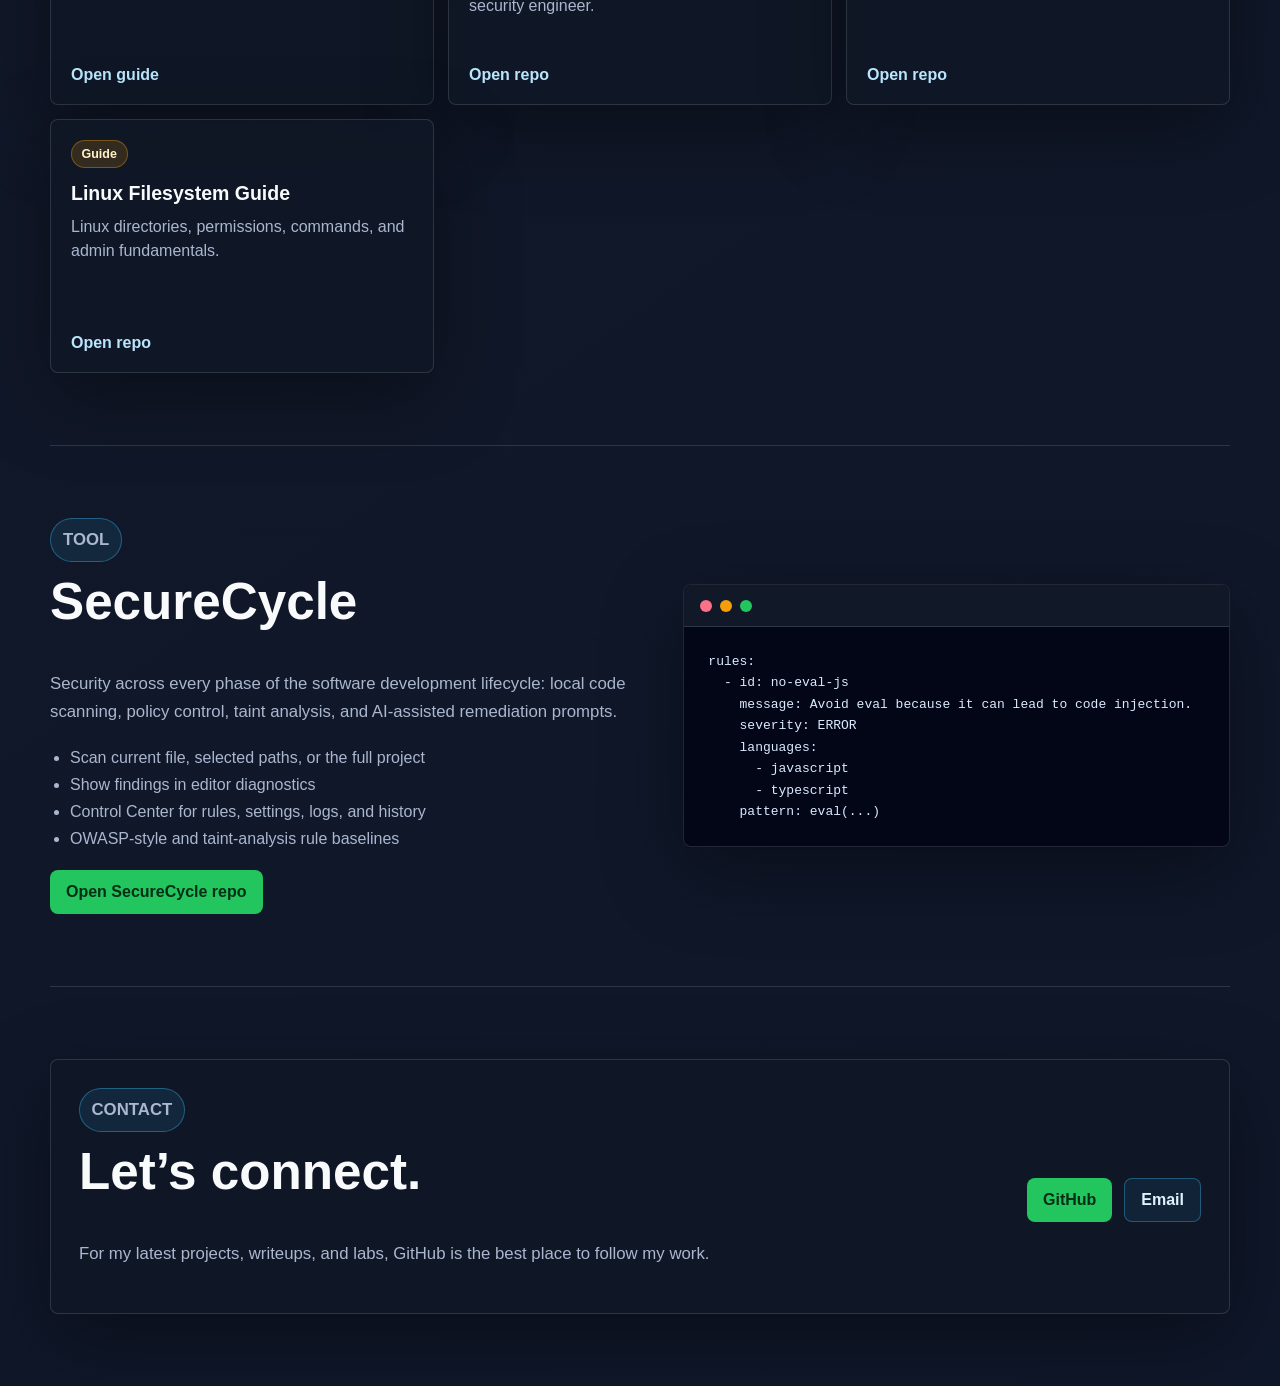
==== commit a6c66b49: "refactor: separate sales & automation into dedicated sales.html page and add SalesPilot AI GPT" ====
--- a/index.html
+++ b/index.html
@@ -22,7 +22,7 @@
       <a href="#soc-labs">SOC Labs</a>
       <a href="#writeups">Writeups</a>
       <a href="#tools">SecureCycle</a>
-      <a href="#sales">Sales & Automation</a>
+      <a href="sales.html" target="_blank">Sales & Automation</a>
       <a href="#contact">Contact</a>
     </nav>
   </header>
@@ -184,55 +184,6 @@
       </div>
     </section>
 
-    <section id="sales" class="section product-section">
-      <div class="product-copy">
-        <p class="section-kicker">Sales & Automation</p>
-        <h2>CloudQuote AI Automation</h2>
-        <p>
-          Enterprise-ready n8n workflow for automated quote generation. Features dynamic scaling, brand configuration, and an AWS architecture RAG pipeline powered by Qdrant and OpenAI.
-        </p>
-        <ul class="feature-list">
-          <li>Centralized Brand Configuration</li>
-          <li>RAG-powered Knowledge Ingestion Pipeline</li>
-          <li>Dynamic Pricing & Component Scaling Engine</li>
-          <li>Graceful AI Fallback Handling</li>
-        </ul>
-        <a class="button primary" href="https://github.com/Mosec2525/cloudquote-ai-automation" target="_blank" rel="noreferrer">View on GitHub</a>
-      </div>
-    </section>
-
-    <section class="section product-section" style="padding-top: 0;">
-      <div class="product-copy">
-        <h2>Smart Lead Follow-Up Automation</h2>
-        <p>
-          Automated multi-channel outreach and scoring system. Distinguishes hot/warm/cold leads instantly and prioritizes immediate WhatsApp engagement while automating email drips for cooler leads.
-        </p>
-        <ul class="feature-list">
-          <li>Automated Lead Scoring Engine</li>
-          <li>Multi-Channel Outreach (WhatsApp & Email)</li>
-          <li>Delayed Nurturing & Abandonment Recovery</li>
-          <li>Unified CRM & Sales Notifications</li>
-        </ul>
-        <a class="button secondary" href="https://github.com/Mosec2525/smart-lead-automation" target="_blank" rel="noreferrer">View on GitHub</a>
-      </div>
-    </section>
-
-    <section class="section product-section" style="padding-top: 0;">
-      <div class="product-copy">
-        <h2>Customer Loyalty & Retention System</h2>
-        <p>
-          Continuous background automation that tracks customer purchase behavior, rewards milestones (e.g., 5th purchase), and proactively re-engages customers with perfectly timed offers.
-        </p>
-        <ul class="feature-list">
-          <li>Database Milestone & Points Tracking</li>
-          <li>Automated Conditional Rewards</li>
-          <li>Smart Timed Re-engagement Drips</li>
-          <li>Daily Birthday Check Engine</li>
-        </ul>
-        <a class="button secondary" href="https://github.com/Mosec2525/customer-loyalty-system" target="_blank" rel="noreferrer">View on GitHub</a>
-      </div>
-    </section>
-
     <section id="contact" class="section contact">
       <div>
         <p class="section-kicker">Contact</p>
